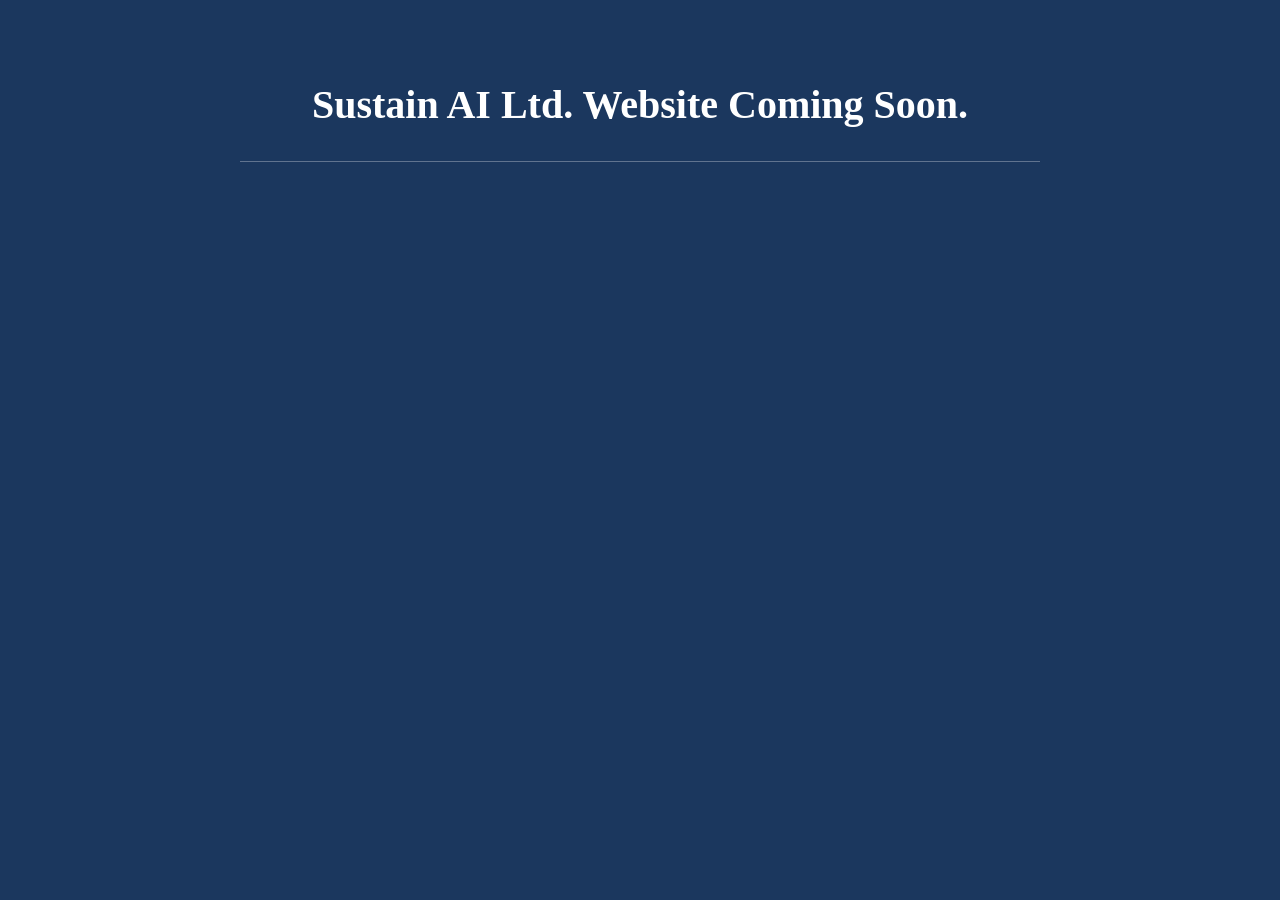
==== index.html @ 9ff6658d "Coming Soon placeholder" ====
<!DOCTYPE html>
<html lang="en">
<head>
    <meta charset="UTF-8">
    <meta name="viewport" content="width=device-width, initial-scale=1.0">
    <title>Sustain AI - Coming Soon</title>
</head>

<body style="background-color: #1b375e; color: white; margin: 0;">

<main>
    <section id="hero" style="padding: 3rem 1.5rem; text-align: center;">
        <div style="max-width: 800px; margin: 0 auto; border-bottom: 1px solid rgba(255,255,255,0.3);">
            <h1 style="font-size: 2.5rem; font-weight: bold;">
                Sustain AI Ltd. Website Coming Soon.
            </h1>
        </div>
    </section>
</main>

</body>
</html>
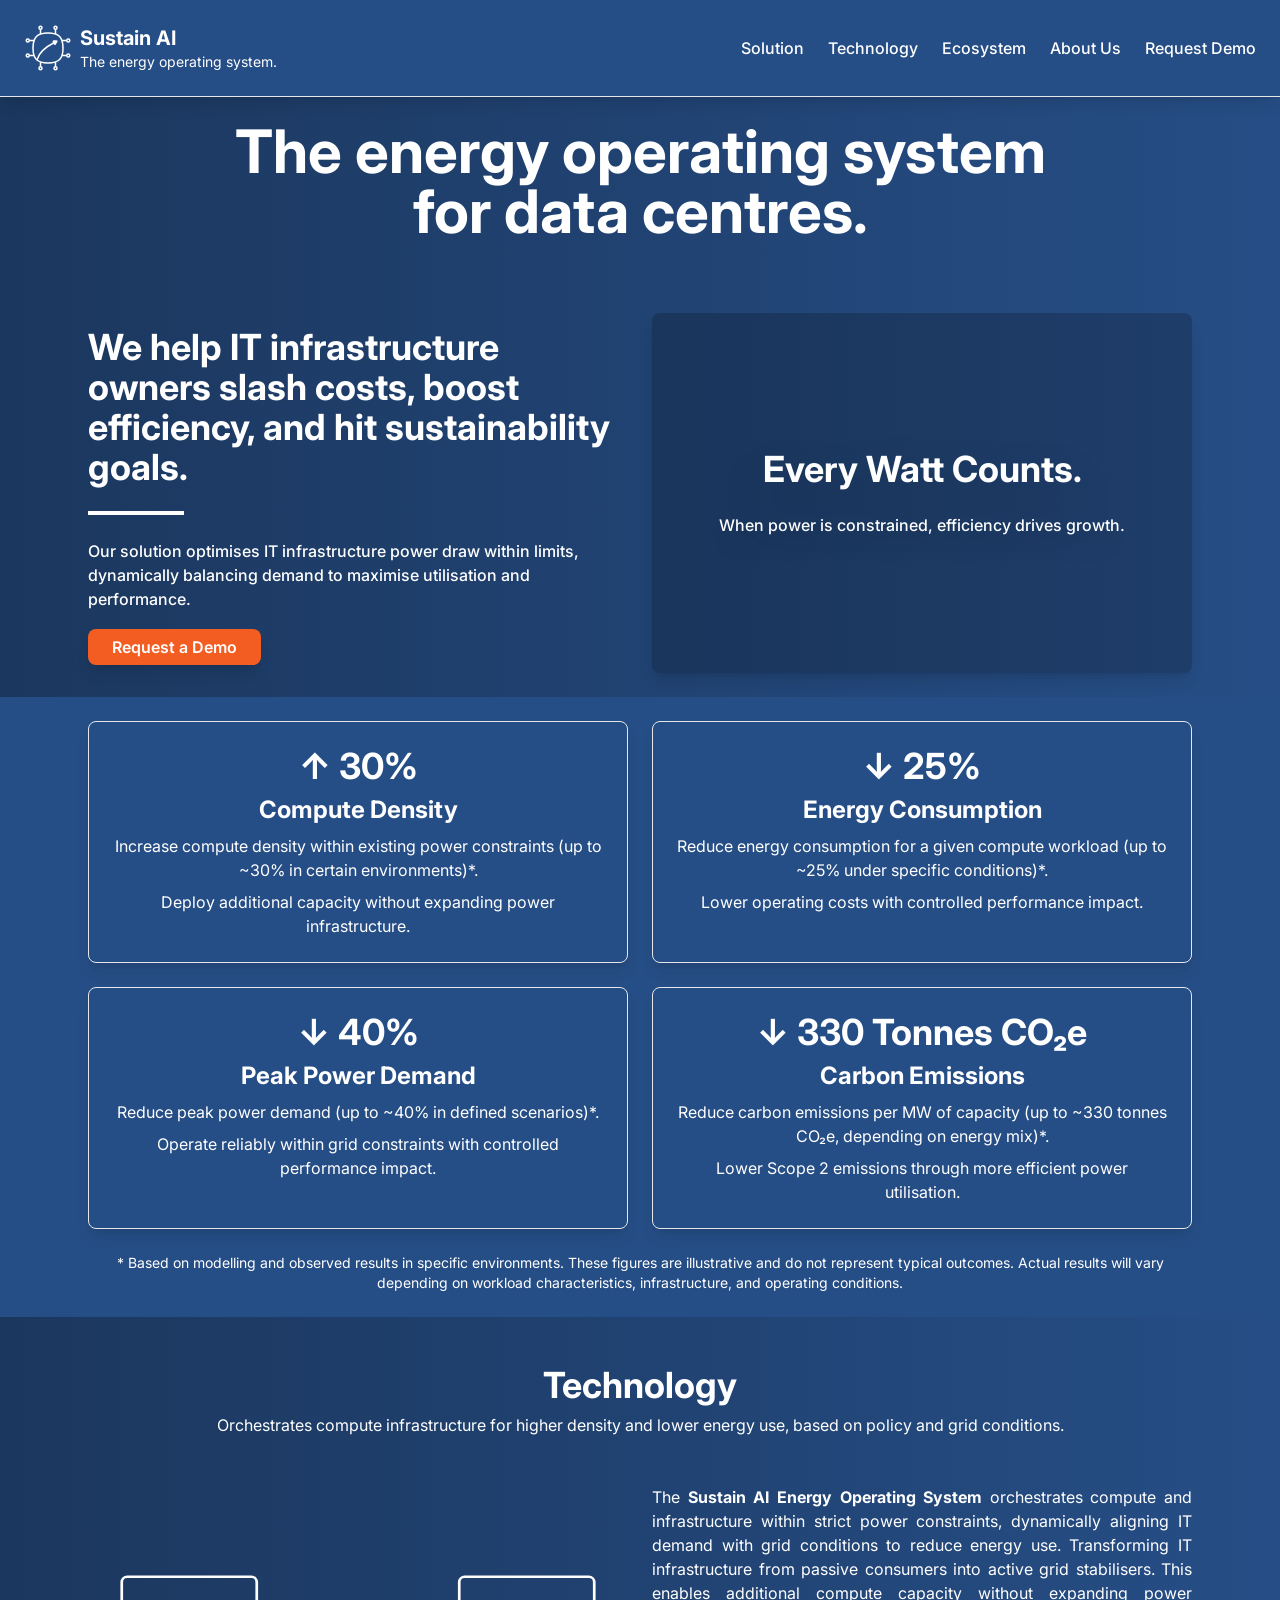
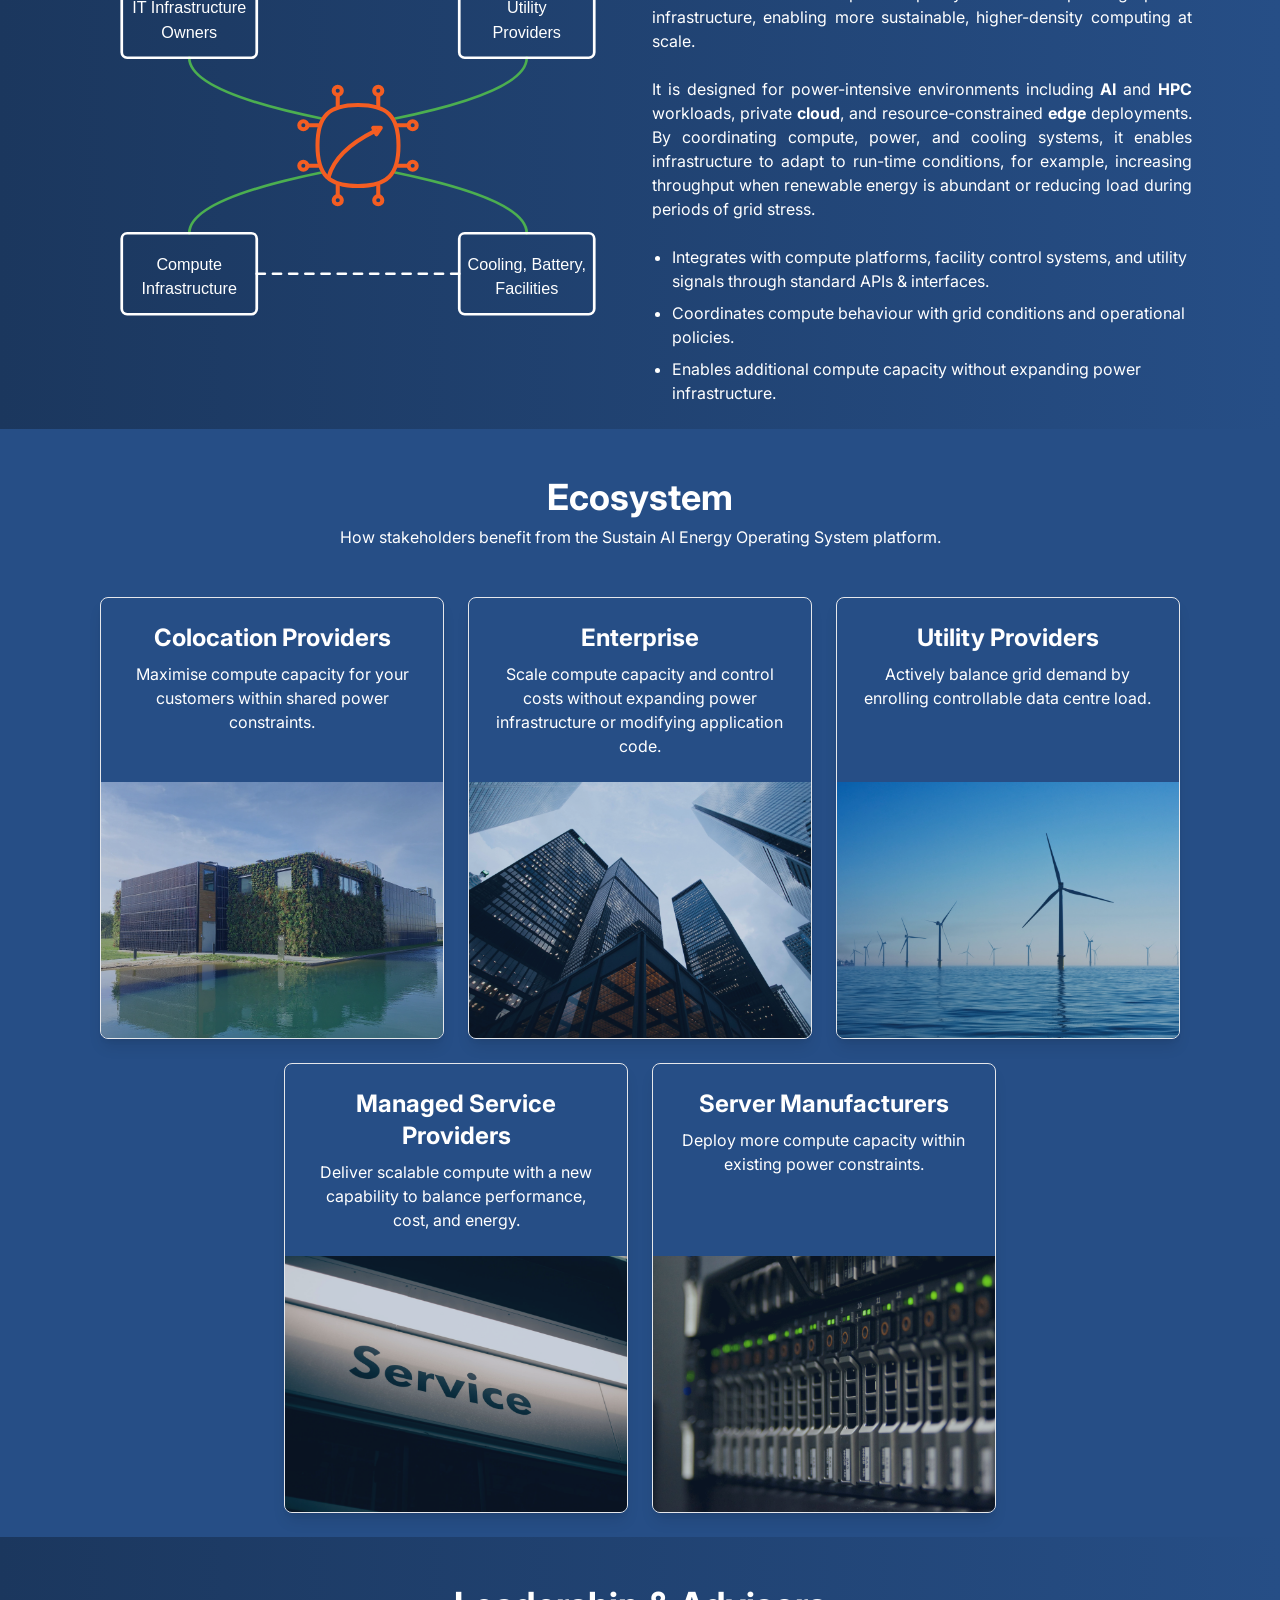
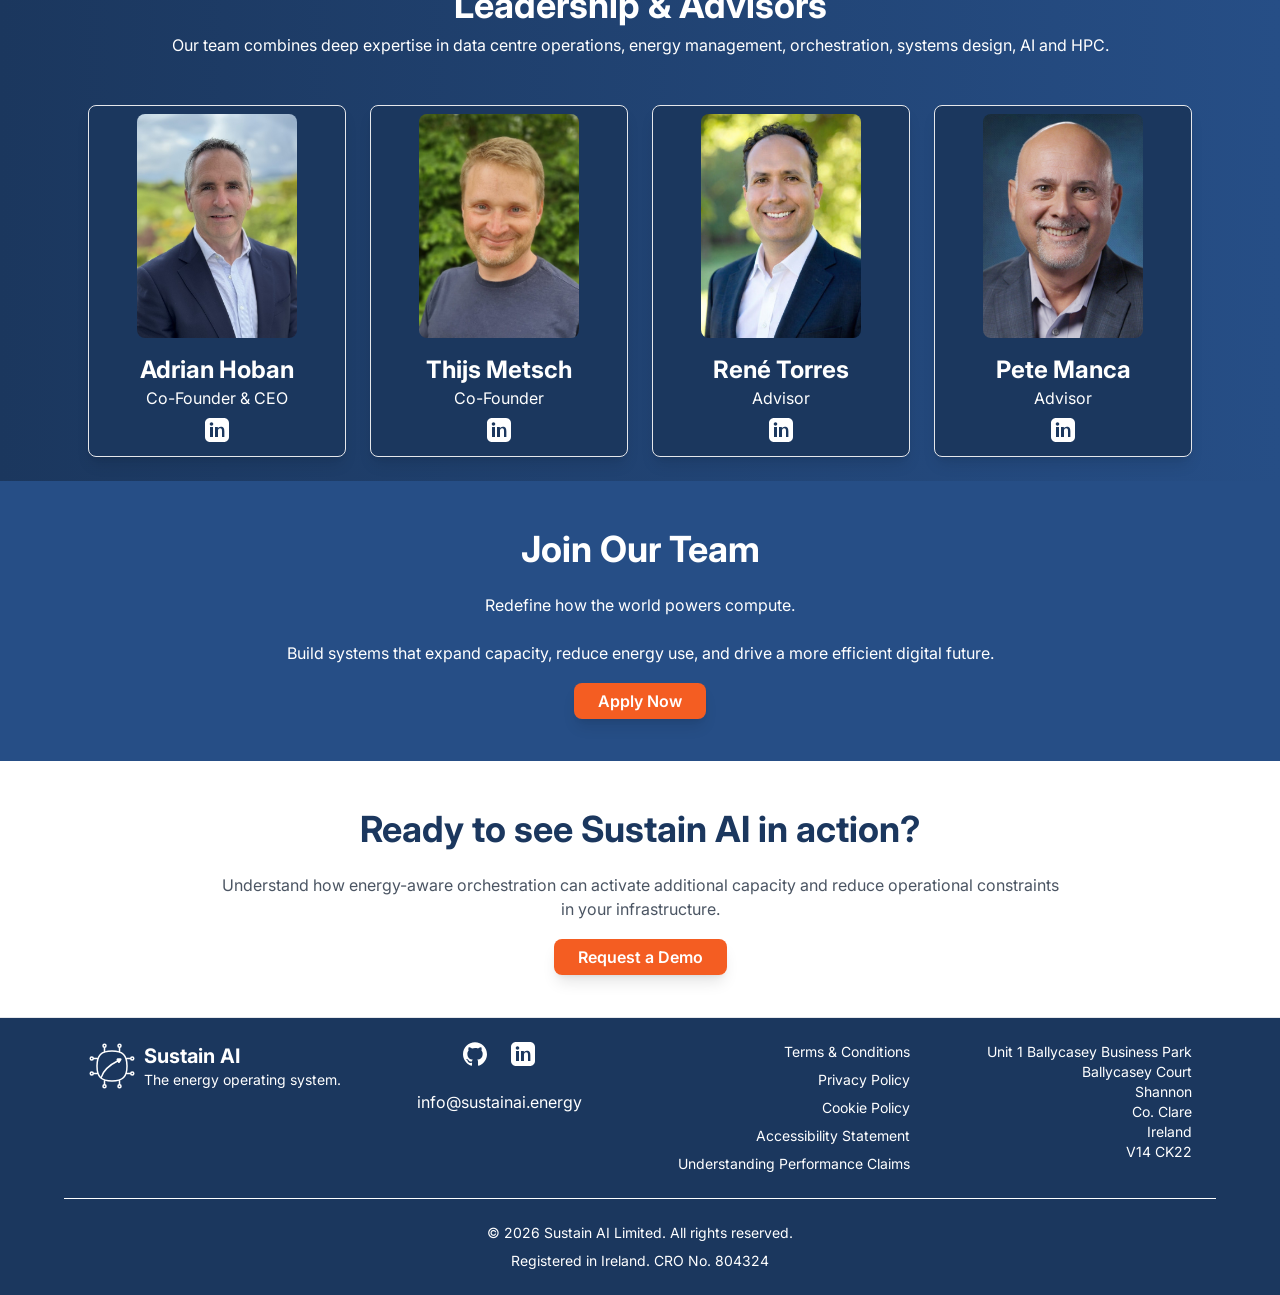
==== commit e3d5e7b8: "Initial release" ====
--- a/index.html
+++ b/index.html
@@ -2,21 +2,511 @@
 <html lang="en">
 <head>
     <meta charset="UTF-8">
+    <meta name="description"
+          content="Sustain AI is an energy operating system for data centres operating under power constraints. We help operators increase compute efficiency, reduce energy consumption, and unlock additional capacity without expanding infrastructure.">
+    <meta name="keywords"
+          content="data center energy optimisation, data center efficiency, data centre energy optimisation, data centre efficiency, AI for data centres, compute orchestration, energy management system, power constrained computing, data centre optimisation software, grid responsive computing, infrastructure efficiency, sustainable data centres">
+    <meta property="og:title"
+          content="Sustain AI - Energy Optimisation for Power-Constrained Data Centres">
+    <meta property="og:description"
+          content="An energy operating system for data centres. Sustain AI orchestrates compute within power constraints to increase efficiency, reduce energy use, and unlock capacity.">
+    <meta property="og:type" content="website">
+    <meta property="og:url" content="https://sustainai.energy">
+    <meta name="application-name" content="Sustain AI">
     <meta name="viewport" content="width=device-width, initial-scale=1.0">
-    <title>Sustain AI - Coming Soon</title>
+    <link rel="icon" href="img/logo/logo_orange.svg" type="image/svg+xml">
+    <link rel="preconnect" href="https://fonts.googleapis.com">
+    <link rel="preconnect" href="https://fonts.gstatic.com" crossorigin>
+    <link href="https://fonts.googleapis.com/css2?family=Inter:wght@400;600;700&display=swap" rel="stylesheet">
+    <title>Sustain AI | Energy Operating System for Data Centres</title>
+    <link href="output.css" rel="stylesheet">
 </head>
-
-<body style="background-color: #1b375e; color: white; margin: 0;">
-
+<body class="bg-white text-gray-600 font-sans flex flex-col min-h-screen">
+<header id="main-header"
+        class="sticky top-0 z-50 w-full flex flex-row justify-between items-center bg-secondary backdrop-blur-md shadow-lg px-6 py-6 border-b border-gray-200 transition-all duration-300">
+    <a href="index.html" class="flex items-start hover:opacity-75">
+        <div class="logo mr-2">
+            <img src="img/logo/logo_white.svg" alt="Sustain AI Logo" class="w-12 h-12">
+        </div>
+        <div class="flex flex-col text-white leading-none">
+            <span class="text-xl font-bold">Sustain AI</span>
+            <span class="text-sm">The energy operating system.</span>
+        </div>
+    </a>
+    <!-- Desktop menu - centered on desktop -->
+    <nav id="desktop-menu" class="hidden md:flex space-x-6 text-white font-medium">
+        <a href="#solution" class="hover:text-orange hover:underline">Solution</a>
+        <a href="#technology" class="hover:text-orange hover:underline">Technology</a>
+        <a href="#ecosystem" class="hover:text-orange hover:underline">Ecosystem</a>
+        <a href="#aboutus" class="hover:text-orange hover:underline">About Us</a>
+        <a href="#contact" class="hover:text-orange hover:underline">Request Demo</a>
+    </nav>
+    <!-- Mobile menu (hidden by default) -->
+    <div id="mobile-menu"
+         class="absolute top-full right-6 mt-2 w-48 bg-white shadow-lg rounded-lg hidden flex-col py-2">
+        <a href="#solution" class="block px-2 py-2 text-gray-600 border-b border-gray-200">Solution</a>
+        <a href="#technology" class="block px-2 py-2 text-gray-600 border-b border-gray-200">Technology</a>
+        <a href="#ecosystem" class="block px-2 py-2 text-gray-600 border-b border-gray-200">Ecosystem</a>
+        <a href="#aboutus" class="block px-2 py-2 text-gray-600 border-b border-gray-200">About Us</a>
+        <a href="#contact" class="block px-2 py-2 text-gray-600">Request Demo</a>
+    </div>
+    <!-- Mobile burger button -->
+    <div class="md:hidden ml-auto">
+        <button id="menu-btn" class="text-white focus:outline-none" aria-label="Toggle navigation menu">
+            <svg class="w-6 h-6" fill="none" stroke="currentColor" viewBox="0 0 24 24">
+                <path stroke-linecap="round" stroke-linejoin="round" stroke-width="2"
+                      d="M4 6h16M4 12h16M4 18h16"/>
+            </svg>
+        </button>
+    </div>
+</header>
 <main>
-    <section id="hero" style="padding: 3rem 1.5rem; text-align: center;">
-        <div style="max-width: 800px; margin: 0 auto; border-bottom: 1px solid rgba(255,255,255,0.3);">
-            <h1 style="font-size: 2.5rem; font-weight: bold;">
-                Sustain AI Ltd. Website Coming Soon.
+    <section id="solution" class="bg-gradient-to-r from-primary to-secondary py-6 scroll-mt-24">
+        <div class="max-w-4xl mx-auto px-6 text-center mb-6">
+            <h1 class="text-white text-4xl md:text-6xl font-bold mb-6">
+                The energy operating system for data centres.
             </h1>
         </div>
     </section>
+    <!-- Hero Section - Redesigned Split Layout -->
+    <section class="relative w-full bg-gradient-to-r from-primary to-secondary py-6 md:py-6">
+        <div class="max-w-6xl mx-auto px-6 flex flex-col md:flex-row items-center justify-between gap-6">
+            <!-- Left Side: Text Content -->
+            <div class="md:w-1/2 text-white">
+                <h2 class="text-white text-2xl md:text-4xl font-bold mb-6">
+                    We help IT infrastructure owners slash costs, boost efficiency, and hit sustainability goals.
+                </h2>
+                <div class="w-24 h-1 bg-white mx-auto md:mx-0 mb-6"></div>
+                <p class="text-white text-base font-medium mb-6">
+                    Our solution optimises IT infrastructure power draw within limits, dynamically balancing demand to
+                    maximise utilisation and performance.
+                </p>
+                <a href="#contact"
+                   class="bg-orange px-6 py-2 rounded-lg text-white font-semibold shadow-lg hover:bg-light hover:text-primary">
+                    Request a Demo
+                </a>
+            </div>
+            <!-- Right Side: Video -->
+            <div class="md:w-1/2 relative flex justify-center items-center">
+                <video src="img/solution/homepage_start_720p.mp4" autoplay loop muted playsinline
+                       class="w-full aspect-[3/2] object-cover rounded-lg shadow-lg"></video>
+                <div class="absolute inset-0 flex flex-col items-center justify-center p-6 text-center bg-black/20 rounded-lg">
+                    <h2 class="text-white text-2xl md:text-4xl font-bold mb-6 drop-shadow-2xl">
+                        Every Watt Counts.
+                    </h2>
+                    <p class="text-white text-base drop-shadow-xl font-medium">When power is constrained, efficiency
+                        drives growth.</p>
+                </div>
+            </div>
+        </div>
+    </section>
+    <!-- Solution / Value Section -->
+    <section class="py-6 bg-secondary scroll-mt-24">
+        <div class="max-w-6xl mx-auto grid md:grid-cols-2 gap-6 px-6">
+            <div class="rounded-lg shadow-lg bg-secondary border border-gray-200 overflow-hidden flex flex-col">
+                <div class="p-6 flex-1">
+                    <h2 class="text-4xl font-bold text-white text-center mb-2">
+                        ↑ 30%
+                    </h2>
+                    <h3 class="text-2xl font-bold text-white text-center">
+                        Compute Density
+                    </h3>
+                    <p class="mt-2 text-white text-center">
+                        Increase compute density within existing power constraints (up to ~30% in certain
+                        environments)*.
+                    </p>
+                    <p class="mt-2 text-white text-center">
+                        Deploy additional capacity without expanding power infrastructure.
+                    </p>
+                </div>
+            </div>
+            <div class="rounded-lg shadow-lg bg-secondary border border-gray-200 overflow-hidden flex flex-col">
+                <div class="p-6 flex-1">
+                    <h2 class="text-4xl font-bold text-white text-center mb-2">
+                        ↓ 25%
+                    </h2>
+                    <h3 class="text-2xl font-bold text-white text-center">
+                        Energy Consumption
+                    </h3>
+                    <p class="mt-2 text-white text-center">
+                        Reduce energy consumption for a given compute workload (up to ~25% under specific conditions)*.
+                    </p>
+                    <p class="mt-2 text-white text-center">
+                        Lower operating costs with controlled performance impact.
+                    </p>
+                </div>
+            </div>
+            <div class="rounded-lg shadow-lg bg-secondary border border-gray-200 overflow-hidden flex flex-col">
+                <div class="p-6 flex-1">
+                    <h2 class="text-4xl font-bold text-white text-center mb-2">
+                        ↓ 40%
+                    </h2>
+                    <h3 class="text-2xl font-bold text-white text-center">
+                        Peak Power Demand
+                    </h3>
+                    <p class="mt-2 text-white text-center">
+                        Reduce peak power demand (up to ~40% in defined scenarios)*.
+                    </p>
+                    <p class="mt-2 text-white text-center">
+                        Operate reliably within grid constraints with controlled performance impact.
+                    </p>
+                </div>
+            </div>
+            <div class="rounded-lg shadow-lg bg-secondary border border-gray-200 overflow-hidden flex flex-col">
+                <div class="p-6 flex-1">
+                    <h2 class="text-4xl font-bold text-white text-center mb-2">
+                        ↓ 330 Tonnes CO₂e
+                    </h2>
+                    <h3 class="text-2xl font-bold text-white text-center">
+                        Carbon Emissions
+                    </h3>
+                    <p class="mt-2 text-white text-center">
+                        Reduce carbon emissions per MW of capacity (up to ~330 tonnes CO₂e, depending on energy mix)*.
+                    </p>
+                    <p class="mt-2 text-white text-center">
+                        Lower Scope 2 emissions through more efficient power utilisation.
+                    </p>
+                </div>
+            </div>
+        </div>
+        <p class="max-w-6xl mx-auto text-center text-sm text-white px-6 mt-6 bg-secondary">
+            * Based on modelling and observed results in specific environments. These figures are illustrative and do
+            not represent typical outcomes. Actual results will vary depending on workload characteristics,
+            infrastructure, and operating conditions.
+        </p>
+    </section>
+    <!-- Technology Section -->
+    <section id="technology" class="bg-gradient-to-r from-primary to-secondary py-6 scroll-mt-24">
+        <div class="max-w-6xl mx-auto text-center mb-6 px-6 py-6">
+            <h2 class="text-2xl text-white md:text-4xl font-bold">
+                Technology
+            </h2>
+            <p class="mt-2 text-white">
+                Orchestrates compute infrastructure for higher density and lower energy use, based on policy and grid
+                conditions.
+            </p>
+        </div>
+        <div class="max-w-6xl mx-auto px-6 flex flex-col md:flex-row items-center justify-between gap-6">
+            <!-- Left Side: Image -->
+            <div class="md:w-1/2 flex justify-center items-center relative">
+                <img src="img/technology/energy_operating_system_graph.svg"
+                     alt="Sustain AI Energy Operating System Graphic" class="w-full h-auto"
+                     loading="lazy">
+            </div>
+            <!-- Right Side: Text Content -->
+            <div class="md:w-1/2 text-white">
+                <p class="text-white mb-6 text-justify">
+                    The <strong>Sustain AI Energy Operating System</strong> orchestrates compute and infrastructure
+                    within strict power constraints, dynamically aligning IT demand with grid conditions to reduce
+                    energy use. Transforming IT infrastructure from passive consumers into active grid stabilisers. This
+                    enables additional compute capacity without expanding power infrastructure, enabling more
+                    sustainable, higher-density computing at scale. </p>
+                <p class="text-white mb-6 text-justify">
+                    It is designed for power-intensive environments including <strong>AI</strong> and
+                    <strong>HPC</strong> workloads, private <strong>cloud</strong>, and resource-constrained
+                    <strong>edge</strong> deployments. By coordinating compute, power, and cooling systems, it enables
+                    infrastructure to adapt to run-time conditions, for example, increasing throughput when renewable
+                    energy is abundant or reducing load during periods of grid stress.
+                </p>
+                <ul class="list-disc list-outside text-white text-left space-y-2 text-base pl-5">
+                    <li>
+                        Integrates with compute platforms, facility control systems, and utility signals through
+                        standard APIs & interfaces.
+                    </li>
+                    <li>
+                        Coordinates compute behaviour with grid conditions and operational policies.
+                    </li>
+                    <li>
+                        Enables additional compute capacity without expanding power infrastructure.
+                    </li>
+                </ul>
+            </div>
+        </div>
+    </section>
+    <section id="ecosystem" class="py-6 bg-secondary scroll-mt-24">
+        <div class="max-w-6xl mx-auto text-center mb-6 px-6 py-6">
+            <h2 class="text-2xl text-white md:text-4xl font-bold">
+                Ecosystem
+            </h2>
+            <p class="mt-2 text-white">
+                How stakeholders benefit from the Sustain AI Energy Operating System platform.
+            </p>
+        </div>
+        <div class="max-w-6xl mx-auto flex flex-wrap justify-center gap-6 px-6">
+            <div class="rounded-lg shadow-lg bg-secondary border border-gray-200 overflow-hidden flex flex-col w-full md:w-[calc(50%-1rem)] lg:w-[calc(33.333%-1.5rem)]">
+                <div class="p-6 flex-1">
+                    <h3 class="text-2xl font-bold text-white text-center">
+                        Colocation Providers
+                    </h3>
+                    <p class="mt-2 text-white text-center">
+                        Maximise compute capacity for your customers within shared power constraints.
+                    </p>
+                </div>
+                <img src="img/ecosystem/green_data_center.jpg" alt="green data center"
+                     class="w-full h-64 object-cover opacity-75" loading="lazy">
+            </div>
+            <div class="rounded-lg shadow-lg bg-secondary border border-gray-200 overflow-hidden flex flex-col w-full md:w-[calc(50%-1rem)] lg:w-[calc(33.333%-1.5rem)]">
+                <div class="p-6 flex-1">
+                    <h3 class="text-2xl font-bold text-white text-center">
+                        Enterprise
+                    </h3>
+                    <p class="mt-2 text-white text-center">
+                        Scale compute capacity and control costs without expanding power infrastructure or modifying
+                        application code.
+                    </p>
+                </div>
+                <img src="img/ecosystem/enterprise.jpg" alt="Enterprise"
+                     class="w-full h-64 object-cover opacity-75" loading="lazy">
+            </div>
+            <div class="rounded-lg shadow-lg bg-secondary border border-gray-200 overflow-hidden flex flex-col w-full md:w-[calc(50%-1rem)] lg:w-[calc(33.333%-1.5rem)]">
+                <div class="p-6 flex-1">
+                    <h3 class="text-2xl text-white font-bold text-center">
+                        Utility Providers
+                    </h3>
+                    <p class="mt-2 text-white text-center">
+                        Actively balance grid demand by enrolling controllable data centre load.
+                    </p>
+                </div>
+                <img src="img/ecosystem/utility_provider.jpg" alt="Utility Provider"
+                     class="w-full h-64 object-cover opacity-75" loading="lazy">
+            </div>
+            <div class="rounded-lg shadow-lg bg-secondary border border-gray-200 overflow-hidden flex flex-col w-full md:w-[calc(50%-1rem)] lg:w-[calc(33.333%-1.5rem)]">
+                <div class="p-6 flex-1">
+                    <h3 class="text-2xl font-bold text-white text-center">
+                        Managed Service Providers
+                    </h3>
+                    <p class="mt-2 text-white text-center">
+                        Deliver scalable compute with a new capability to balance performance, cost, and energy.
+                    </p>
+                </div>
+                <img src="img/ecosystem/services.jpg" alt="Service Provider"
+                     class="w-full h-64 object-cover opacity-75" loading="lazy">
+            </div>
+            <div class="rounded-lg shadow-lg bg-secondary border border-gray-200 overflow-hidden flex flex-col w-full md:w-[calc(50%-1rem)] lg:w-[calc(33.333%-1.5rem)]">
+                <div class="p-6 flex-1">
+                    <h3 class="text-2xl font-bold text-white text-center">
+                        Server Manufacturers
+                    </h3>
+                    <p class="mt-2 text-white text-center">
+                        Deploy more compute capacity within existing power constraints.
+                    </p>
+                </div>
+                <img src="img/ecosystem/server.jpg" alt="Server image"
+                     class="w-full h-64 object-cover opacity-75" loading="lazy">
+            </div>
+        </div>
+    </section>
+    <!-- About Us Section -->
+    <section id="aboutus" class="bg-gradient-to-r from-primary to-secondary py-6 scroll-mt-24">
+        <div class="max-w-6xl mx-auto text-center mb-6 px-6 py-6">
+            <h2 class="text-2xl text-white md:text-4xl font-bold">
+                Leadership & Advisors
+            </h2>
+            <p class="mt-2 text-white">
+                Our team combines deep expertise in data centre operations, energy management, orchestration, systems
+                design, AI and HPC.
+            </p>
+        </div>
+        <div class="max-w-6xl mx-auto flex flex-wrap justify-center gap-6 px-6">
+            <div class="rounded-lg shadow-lg bg-primary border border-gray-200 overflow-hidden flex flex-col w-full md:w-[calc(25%-1.125rem)]">
+                <div class="p-2 flex items-center justify-center min-h-[240px]">
+                    <img src="img/team/adrian.jpg" alt="Adrian Hoban"
+                         class="w-40 h-56 object-cover rounded-lg bg-gray-200" loading="lazy">
+                </div>
+                <div class="p-2 text-center flex-1">
+                    <h3 class="text-2xl text-white font-bold">
+                        Adrian Hoban
+                    </h3>
+                    <p class="text-white mb-2">
+                        Co-Founder & CEO
+                    </p>
+                    <a href="https://linkedin.com/in/adrian-hoban" target="_blank"
+                       class="inline-block text-white hover:text-orange">
+                        <svg class="w-6 h-6 mx-auto" fill="currentColor" viewBox="0 0 24 24">
+                            <path d="M19 0h-14c-2.761 0-5 2.239-5 5v14c0 2.762 2.239 5 5 5h14c2.762 0 5-2.238 5-5v-14c0-2.761-2.238-5-5-5zm-11 19h-3v-10h3v10zm-1.5-11.268c-.966 0-1.75-.784-1.75-1.75s.784-1.75 1.75-1.75 1.75.784 1.75 1.75-.784 1.75-1.75 1.75zm13.5 11.268h-3v-5.604c0-1.337-.026-3.065-1.867-3.065-1.867 0-2.154 1.459-2.154 2.968v5.701h-3v-10h2.884v1.367h.041c.402-.764 1.386-1.567 2.852-1.567 3.049 0 3.612 2.006 3.612 4.612v5.588z"/>
+                        </svg>
+                    </a>
+                </div>
+            </div>
+            <div class="rounded-lg shadow-lg bg-primary border border-gray-200 overflow-hidden flex flex-col w-full md:w-[calc(25%-1.125rem)]">
+                <div class="p-2 flex items-center justify-center min-h-[240px]">
+                    <img src="img/team/thijs.jpg" alt="Thijs Metsch"
+                         class="w-40 h-56 object-cover rounded-lg bg-gray-200" loading="lazy">
+                </div>
+                <div class="p-2 text-center flex-1">
+                    <h3 class="text-2xl text-white font-bold">
+                        Thijs Metsch
+                    </h3>
+                    <p class="text-white mb-2">
+                        Co-Founder
+                    </p>
+                    <a href="https://linkedin.com/in/thijsmetsch" target="_blank"
+                       class="inline-block text-white hover:text-orange">
+                        <svg class="w-6 h-6 mx-auto" fill="currentColor" viewBox="0 0 24 24">
+                            <path d="M19 0h-14c-2.761 0-5 2.239-5 5v14c0 2.762 2.239 5 5 5h14c2.762 0 5-2.238 5-5v-14c0-2.761-2.238-5-5-5zm-11 19h-3v-10h3v10zm-1.5-11.268c-.966 0-1.75-.784-1.75-1.75s.784-1.75 1.75-1.75 1.75.784 1.75 1.75-.784 1.75-1.75 1.75zm13.5 11.268h-3v-5.604c0-1.337-.026-3.065-1.867-3.065-1.867 0-2.154 1.459-2.154 2.968v5.701h-3v-10h2.884v1.367h.041c.402-.764 1.386-1.567 2.852-1.567 3.049 0 3.612 2.006 3.612 4.612v5.588z"/>
+                        </svg>
+                    </a>
+                </div>
+            </div>
+            <div class="rounded-lg shadow-lg bg-primary border border-gray-200 overflow-hidden flex flex-col w-full md:w-[calc(25%-1.125rem)]">
+                <div class="p-2 flex items-center justify-center min-h-[240px]">
+                    <img src="img/team/rene.jpg" alt="René Torres"
+                         class="w-40 h-56 object-cover rounded-lg bg-gray-200" loading="lazy">
+                </div>
+                <div class="p-2 text-center flex-1">
+                    <h3 class="text-2xl text-white font-bold">
+                        René Torres
+                    </h3>
+                    <p class="text-white mb-2">
+                        Advisor
+                    </p>
+                    <a href="https://www.linkedin.com/in/ren%C3%A9-torres-mba" target="_blank"
+                       class="inline-block text-white hover:text-orange">
+                        <svg class="w-6 h-6 mx-auto" fill="currentColor" viewBox="0 0 24 24">
+                            <path d="M19 0h-14c-2.761 0-5 2.239-5 5v14c0 2.762 2.239 5 5 5h14c2.762 0 5-2.238 5-5v-14c0-2.761-2.238-5-5-5zm-11 19h-3v-10h3v10zm-1.5-11.268c-.966 0-1.75-.784-1.75-1.75s.784-1.75 1.75-1.75 1.75.784 1.75 1.75-.784 1.75-1.75 1.75zm13.5 11.268h-3v-5.604c0-1.337-.026-3.065-1.867-3.065-1.867 0-2.154 1.459-2.154 2.968v5.701h-3v-10h2.884v1.367h.041c.402-.764 1.386-1.567 2.852-1.567 3.049 0 3.612 2.006 3.612 4.612v5.588z"/>
+                        </svg>
+                    </a>
+                </div>
+            </div>
+            <div class="rounded-lg shadow-lg bg-primary border border-gray-200 overflow-hidden flex flex-col w-full md:w-[calc(25%-1.125rem)]">
+                <div class="p-2 flex items-center justify-center min-h-[240px]">
+                    <img src="img/team/pete.jpg" alt="Pete Manca"
+                         class="w-40 h-56 object-cover rounded-lg bg-gray-200" loading="lazy">
+                </div>
+                <div class="p-2 text-center flex-1">
+                    <h3 class="text-2xl text-white font-bold">
+                        Pete Manca
+                    </h3>
+                    <p class="text-white mb-2">
+                        Advisor
+                    </p>
+                    <a href="https://www.linkedin.com/in/petemanca" target="_blank"
+                       class="inline-block text-white hover:text-orange">
+                        <svg class="w-6 h-6 mx-auto" fill="currentColor" viewBox="0 0 24 24">
+                            <path d="M19 0h-14c-2.761 0-5 2.239-5 5v14c0 2.762 2.239 5 5 5h14c2.762 0 5-2.238 5-5v-14c0-2.761-2.238-5-5-5zm-11 19h-3v-10h3v10zm-1.5-11.268c-.966 0-1.75-.784-1.75-1.75s.784-1.75 1.75-1.75 1.75.784 1.75 1.75-.784 1.75-1.75 1.75zm13.5 11.268h-3v-5.604c0-1.337-.026-3.065-1.867-3.065-1.867 0-2.154 1.459-2.154 2.968v5.701h-3v-10h2.884v1.367h.041c.402-.764 1.386-1.567 2.852-1.567 3.049 0 3.612 2.006 3.612 4.612v5.588z"/>
+                        </svg>
+                    </a>
+                </div>
+            </div>
+        </div>
+    </section>
+    <!-- Join Our Team Section -->
+    <section id="join_us" class="py-6 bg-secondary scroll-mt-24">
+        <div class="max-w-4xl mx-auto text-center px-6 py-6">
+            <h2 class="text-2xl md:text-4xl font-bold text-white mb-6">
+                Join Our Team
+            </h2>
+            <p class="text-white mb-6 text-base">
+                Redefine how the world powers compute.
+            </p>
+            <p class="text-white mb-6 text-base">
+                Build systems that expand capacity, reduce energy use, and drive a more efficient digital future.
+            </p>
+            <a href="mailto:info@sustainai.energy?subject=Careers%20at%20Sustain%20AI"
+               class="bg-orange px-6 py-2 rounded-lg text-white font-semibold shadow-lg hover:bg-light hover:text-primary">
+                Apply Now
+            </a>
+        </div>
+    </section>
+    <!-- Request Demo Section -->
+    <section id="contact" class="py-6 bg-white scroll-mt-24">
+        <div class="max-w-4xl mx-auto text-center px-6 py-6">
+            <h2 class="text-2xl md:text-4xl font-bold text-primary mb-6">
+                Ready to see Sustain AI in action?
+            </h2>
+            <p class="text-base text-gray-600 mb-6">
+                Understand how energy-aware orchestration can activate additional capacity and reduce operational constraints in your infrastructure.
+            </p>
+            <a href="mailto:info@sustainai.energy?subject=Request%20a%20Demo%20-%20Sustain%20AI&body=Hi%20Sustain%20AI%2C%0A%0AI%20would%20like%20to%20request%20a%20demo.%0A%0ATo%20help%20us%20understand%20your%20needs%2C%20please%20fill%20in%20the%20following%3A%0A%0A1.%20Company%20name%3A%0A2.%20Industry%3A%0A3.%20Current%20data%20centre%20setup%20(colocation%2Fenterprise%2Fhybrid)%3A%0A4.%20Main%20challenge%20(power%20constraints%2C%20cost%2C%20efficiency%2C%20other)%3A%0A5.%20Approximate%20scale%20(MW%20or%20number%20of%20racks)%3A%0A6.%20Timeline%20for%20evaluation%3A%0A%0AThanks"
+               class="bg-orange px-6 py-2 rounded-lg text-white font-semibold shadow-lg hover:bg-light hover:text-primary">
+                Request a Demo
+            </a>
+        </div>
+    </section>
 </main>
-
+<!-- Footer -->
+<footer id="footer-section" class="relative bg-primary border-t border-gray-200 scroll-mt-24">
+    <div class="max-w-6xl mx-auto px-6 py-6 grid md:grid-cols-4 gap-6 items-start">
+        <!-- Left: Logo + Company Name -->
+        <a href="index.html"
+           class="flex items-center justify-center mb-6 md:mb-0 md:items-start md:justify-start hover:opacity-75">
+            <div class="logo mr-2">
+                <img src="img/logo/logo_white.svg" alt="Sustain AI Logo" class="w-12 h-12">
+            </div>
+            <div class="flex flex-col text-white leading-none">
+                <span class="text-xl font-bold">Sustain AI</span>
+                <span class="text-sm">The energy operating system.</span>
+            </div>
+        </a>
+        <!-- Center: Social icons + Email -->
+        <div class="flex flex-col items-center space-y-6 mt-6 md:mt-0">
+            <div class="flex space-x-6">
+                <!-- GitHub Icon -->
+                <a href="https://github.com/sustainai-energy" target="_blank"
+                   class="text-white hover:text-orange">
+                    <svg class="w-6 h-6" fill="currentColor" viewBox="0 0 24 24">
+                        <path d="M12 0.297C5.373 0.297 0 5.67 0 12.297c0 5.303 3.438 9.8 8.205 11.387.6.11.82-.26.82-.577v-2.234c-3.338.724-4.033-1.416-4.033-1.416-.546-1.387-1.333-1.756-1.333-1.756-1.089-.745.083-.729.083-.729 1.205.085 1.838 1.237 1.838 1.237 1.07 1.834 2.809 1.304 3.495.997.108-.775.418-1.304.762-1.604-2.665-.3-5.466-1.332-5.466-5.931 0-1.31.468-2.382 1.235-3.222-.123-.303-.536-1.523.117-3.176 0 0 1.008-.322 3.3 1.23a11.52 11.52 0 013.003-.403c1.018.005 2.043.137 3.003.403 2.29-1.552 3.296-1.23 3.296-1.23.655 1.653.242 2.873.119 3.176.77.84 1.234 1.912 1.234 3.222 0 4.609-2.803 5.625-5.475 5.921.429.369.812 1.096.812 2.21v3.276c0 .319.218.694.825.576C20.565 22.092 24 17.593 24 12.297 24 5.67 18.627.297 12 .297z"/>
+                    </svg>
+                </a>
+                <!-- LinkedIn Icon -->
+                <a href="https://linkedin.com" target="_blank" class="text-white hover:text-orange">
+                    <svg class="w-6 h-6" fill="currentColor" viewBox="0 0 24 24">
+                        <path d="M19 0h-14c-2.761 0-5 2.239-5 5v14c0 2.762 2.239 5 5 5h14c2.762 0 5-2.238 5-5v-14c0-2.761-2.238-5-5-5zm-11 19h-3v-10h3v10zm-1.5-11.268c-.966 0-1.75-.784-1.75-1.75s.784-1.75 1.75-1.75 1.75.784 1.75 1.75-.784 1.75-1.75 1.75zm13.5 11.268h-3v-5.604c0-1.337-.026-3.065-1.867-3.065-1.867 0-2.154 1.459-2.154 2.968v5.701h-3v-10h2.884v1.367h.041c.402-.764 1.386-1.567 2.852-1.567 3.049 0 3.612 2.006 3.612 4.612v5.588z"/>
+                    </svg>
+                </a>
+            </div>
+            <a href="mailto:info@sustainai.energy" class="text-white hover:text-orange">info@sustainai.energy</a>
+        </div>
+        <!-- Legal Links -->
+        <div class="flex flex-col items-center md:items-end space-y-2 mt-6 md:mt-0 text-center text-white md:text-right">
+            <a href="legal.html#terms" class="hover:text-orange text-sm">Terms & Conditions</a>
+            <a href="legal.html#privacy" class="hover:text-orange text-sm">Privacy Policy</a>
+            <a href="legal.html#cookies" class="hover:text-orange text-sm scroll-mt-24">Cookie Policy</a>
+            <a href="legal.html#accessibility" class="hover:text-orange text-sm">Accessibility Statement</a>
+            <a href="legal.html#claims" class="hover:text-orange text-sm">Understanding Performance Claims</a>
+        </div>
+        <!-- Right: Address -->
+        <div class="text-center text-sm md:text-right text-white space-y-2 mt-6 md:mt-0">
+            <p>Unit 1 Ballycasey Business Park<br>Ballycasey Court<br>Shannon<br>Co. Clare<br>Ireland<br>V14 CK22
+            </p>
+        </div>
+    </div>
+    <div class="max-w-6xl mx-auto px-6 py-6 border-t border-white text-center text-sm text-white">
+        <p>© 2026 Sustain AI Limited. All rights reserved.</p>
+        <p class="mt-2">Registered in Ireland. CRO No. 804324</p>
+    </div>
+</footer>
+<script>
+    document.addEventListener('DOMContentLoaded', () => {
+        const btn = document.getElementById('menu-btn');
+        const menu = document.getElementById('mobile-menu');
+        const header = document.getElementById('main-header');
+        btn.addEventListener('click', () => {
+            menu.classList.toggle('hidden');
+        });
+        menu.querySelectorAll('a').forEach(link => {
+            link.addEventListener('click', () => {
+                menu.classList.add('hidden');
+            });
+        });
+        let lastScrollY = window.scrollY;
+        window.addEventListener('scroll', () => {
+            const currentScrollY = window.scrollY;
+            if (currentScrollY > 50) {
+                header.classList.replace('py-6', 'py-2');
+                header.classList.replace('bg-secondary', 'bg-secondary/90');
+            } else {
+                header.classList.replace('py-2', 'py-6');
+                header.classList.replace('bg-secondary/90', 'bg-secondary');
+            }
+            if (currentScrollY > lastScrollY && currentScrollY > 200) {
+                header.classList.add('-translate-y-full');
+            } else {
+                header.classList.remove('-translate-y-full');
+            }
+            lastScrollY = currentScrollY;
+        });
+    });
+</script>
 </body>
-</html>+</html>
--- a/output.css
+++ b/output.css
@@ -0,0 +1 @@
+*,:after,:before{--tw-border-spacing-x:0;--tw-border-spacing-y:0;--tw-translate-x:0;--tw-translate-y:0;--tw-rotate:0;--tw-skew-x:0;--tw-skew-y:0;--tw-scale-x:1;--tw-scale-y:1;--tw-pan-x: ;--tw-pan-y: ;--tw-pinch-zoom: ;--tw-scroll-snap-strictness:proximity;--tw-gradient-from-position: ;--tw-gradient-via-position: ;--tw-gradient-to-position: ;--tw-ordinal: ;--tw-slashed-zero: ;--tw-numeric-figure: ;--tw-numeric-spacing: ;--tw-numeric-fraction: ;--tw-ring-inset: ;--tw-ring-offset-width:0px;--tw-ring-offset-color:#fff;--tw-ring-color:rgba(59,130,246,.5);--tw-ring-offset-shadow:0 0 #0000;--tw-ring-shadow:0 0 #0000;--tw-shadow:0 0 #0000;--tw-shadow-colored:0 0 #0000;--tw-blur: ;--tw-brightness: ;--tw-contrast: ;--tw-grayscale: ;--tw-hue-rotate: ;--tw-invert: ;--tw-saturate: ;--tw-sepia: ;--tw-drop-shadow: ;--tw-backdrop-blur: ;--tw-backdrop-brightness: ;--tw-backdrop-contrast: ;--tw-backdrop-grayscale: ;--tw-backdrop-hue-rotate: ;--tw-backdrop-invert: ;--tw-backdrop-opacity: ;--tw-backdrop-saturate: ;--tw-backdrop-sepia: ;--tw-contain-size: ;--tw-contain-layout: ;--tw-contain-paint: ;--tw-contain-style: }::backdrop{--tw-border-spacing-x:0;--tw-border-spacing-y:0;--tw-translate-x:0;--tw-translate-y:0;--tw-rotate:0;--tw-skew-x:0;--tw-skew-y:0;--tw-scale-x:1;--tw-scale-y:1;--tw-pan-x: ;--tw-pan-y: ;--tw-pinch-zoom: ;--tw-scroll-snap-strictness:proximity;--tw-gradient-from-position: ;--tw-gradient-via-position: ;--tw-gradient-to-position: ;--tw-ordinal: ;--tw-slashed-zero: ;--tw-numeric-figure: ;--tw-numeric-spacing: ;--tw-numeric-fraction: ;--tw-ring-inset: ;--tw-ring-offset-width:0px;--tw-ring-offset-color:#fff;--tw-ring-color:rgba(59,130,246,.5);--tw-ring-offset-shadow:0 0 #0000;--tw-ring-shadow:0 0 #0000;--tw-shadow:0 0 #0000;--tw-shadow-colored:0 0 #0000;--tw-blur: ;--tw-brightness: ;--tw-contrast: ;--tw-grayscale: ;--tw-hue-rotate: ;--tw-invert: ;--tw-saturate: ;--tw-sepia: ;--tw-drop-shadow: ;--tw-backdrop-blur: ;--tw-backdrop-brightness: ;--tw-backdrop-contrast: ;--tw-backdrop-grayscale: ;--tw-backdrop-hue-rotate: ;--tw-backdrop-invert: ;--tw-backdrop-opacity: ;--tw-backdrop-saturate: ;--tw-backdrop-sepia: ;--tw-contain-size: ;--tw-contain-layout: ;--tw-contain-paint: ;--tw-contain-style: }/*! tailwindcss v3.4.19 | MIT License | https://tailwindcss.com*/*,:after,:before{box-sizing:border-box;border:0 solid #e5e7eb}:after,:before{--tw-content:""}:host,html{line-height:1.5;-webkit-text-size-adjust:100%;-moz-tab-size:4;-o-tab-size:4;tab-size:4;font-family:Inter,ui-sans-serif,system-ui,sans-serif;font-feature-settings:normal;font-variation-settings:normal;-webkit-tap-highlight-color:transparent}body{margin:0;line-height:inherit}hr{height:0;color:inherit;border-top-width:1px}abbr:where([title]){-webkit-text-decoration:underline dotted;text-decoration:underline dotted}h1,h2,h3,h4,h5,h6{font-size:inherit;font-weight:inherit}a{color:inherit;text-decoration:inherit}b,strong{font-weight:bolder}code,kbd,pre,samp{font-family:ui-monospace,SFMono-Regular,Menlo,Monaco,Consolas,Liberation Mono,Courier New,monospace;font-feature-settings:normal;font-variation-settings:normal;font-size:1em}small{font-size:80%}sub,sup{font-size:75%;line-height:0;position:relative;vertical-align:baseline}sub{bottom:-.25em}sup{top:-.5em}table{text-indent:0;border-color:inherit;border-collapse:collapse}button,input,optgroup,select,textarea{font-family:inherit;font-feature-settings:inherit;font-variation-settings:inherit;font-size:100%;font-weight:inherit;line-height:inherit;letter-spacing:inherit;color:inherit;margin:0;padding:0}button,select{text-transform:none}button,input:where([type=button]),input:where([type=reset]),input:where([type=submit]){-webkit-appearance:button;background-color:transparent;background-image:none}:-moz-focusring{outline:auto}:-moz-ui-invalid{box-shadow:none}progress{vertical-align:baseline}::-webkit-inner-spin-button,::-webkit-outer-spin-button{height:auto}[type=search]{-webkit-appearance:textfield;outline-offset:-2px}::-webkit-search-decoration{-webkit-appearance:none}::-webkit-file-upload-button{-webkit-appearance:button;font:inherit}summary{display:list-item}blockquote,dd,dl,figure,h1,h2,h3,h4,h5,h6,hr,p,pre{margin:0}fieldset{margin:0}fieldset,legend{padding:0}menu,ol,ul{list-style:none;margin:0;padding:0}dialog{padding:0}textarea{resize:vertical}input::-moz-placeholder,textarea::-moz-placeholder{opacity:1;color:#9ca3af}input::placeholder,textarea::placeholder{opacity:1;color:#9ca3af}[role=button],button{cursor:pointer}:disabled{cursor:default}audio,canvas,embed,iframe,img,object,svg,video{display:block;vertical-align:middle}img,video{max-width:100%;height:auto}[hidden]:where(:not([hidden=until-found])){display:none}.absolute{position:absolute}.relative{position:relative}.sticky{position:sticky}.inset-0{inset:0}.right-6{right:1.5rem}.top-0{top:0}.top-full{top:100%}.z-50{z-index:50}.mx-auto{margin-left:auto;margin-right:auto}.mb-2{margin-bottom:.5rem}.mb-6{margin-bottom:1.5rem}.ml-auto{margin-left:auto}.mr-2{margin-right:.5rem}.mt-2{margin-top:.5rem}.mt-6{margin-top:1.5rem}.block{display:block}.inline-block{display:inline-block}.flex{display:flex}.grid{display:grid}.hidden{display:none}.aspect-\[3\/2\]{aspect-ratio:3/2}.h-1{height:.25rem}.h-12{height:3rem}.h-56{height:14rem}.h-6{height:1.5rem}.h-64{height:16rem}.h-auto{height:auto}.min-h-\[240px\]{min-height:240px}.min-h-screen{min-height:100vh}.w-12{width:3rem}.w-24{width:6rem}.w-40{width:10rem}.w-48{width:12rem}.w-6{width:1.5rem}.w-full{width:100%}.max-w-4xl{max-width:56rem}.max-w-6xl{max-width:72rem}.flex-1{flex:1 1 0%}.-translate-y-full{--tw-translate-y:-100%;transform:translate(var(--tw-translate-x),var(--tw-translate-y)) rotate(var(--tw-rotate)) skewX(var(--tw-skew-x)) skewY(var(--tw-skew-y)) scaleX(var(--tw-scale-x)) scaleY(var(--tw-scale-y))}.scroll-mt-24{scroll-margin-top:6rem}.list-inside{list-style-position:inside}.list-outside{list-style-position:outside}.list-disc{list-style-type:disc}.flex-row{flex-direction:row}.flex-col{flex-direction:column}.flex-wrap{flex-wrap:wrap}.items-start{align-items:flex-start}.items-center{align-items:center}.justify-center{justify-content:center}.justify-between{justify-content:space-between}.gap-6{gap:1.5rem}.space-x-6>:not([hidden])~:not([hidden]){--tw-space-x-reverse:0;margin-right:calc(1.5rem*var(--tw-space-x-reverse));margin-left:calc(1.5rem*(1 - var(--tw-space-x-reverse)))}.space-y-2>:not([hidden])~:not([hidden]){--tw-space-y-reverse:0;margin-top:calc(.5rem*(1 - var(--tw-space-y-reverse)));margin-bottom:calc(.5rem*var(--tw-space-y-reverse))}.space-y-6>:not([hidden])~:not([hidden]){--tw-space-y-reverse:0;margin-top:calc(1.5rem*(1 - var(--tw-space-y-reverse)));margin-bottom:calc(1.5rem*var(--tw-space-y-reverse))}.overflow-hidden{overflow:hidden}.rounded-lg{border-radius:.5rem}.border{border-width:1px}.border-b{border-bottom-width:1px}.border-t{border-top-width:1px}.border-gray-200{--tw-border-opacity:1;border-color:rgb(229 231 235/var(--tw-border-opacity,1))}.border-white{--tw-border-opacity:1;border-color:rgb(255 255 255/var(--tw-border-opacity,1))}.bg-black\/20{background-color:rgba(0,0,0,.2)}.bg-gray-200{--tw-bg-opacity:1;background-color:rgb(229 231 235/var(--tw-bg-opacity,1))}.bg-orange{--tw-bg-opacity:1;background-color:rgb(244 93 34/var(--tw-bg-opacity,1))}.bg-primary{--tw-bg-opacity:1;background-color:rgb(27 55 94/var(--tw-bg-opacity,1))}.bg-secondary{--tw-bg-opacity:1;background-color:rgb(38 78 134/var(--tw-bg-opacity,1))}.bg-secondary\/90{background-color:rgba(38,78,134,.9)}.bg-white{--tw-bg-opacity:1;background-color:rgb(255 255 255/var(--tw-bg-opacity,1))}.bg-gradient-to-r{background-image:linear-gradient(to right,var(--tw-gradient-stops))}.from-primary{--tw-gradient-from:#1b375e var(--tw-gradient-from-position);--tw-gradient-to:rgba(27,55,94,0) var(--tw-gradient-to-position);--tw-gradient-stops:var(--tw-gradient-from),var(--tw-gradient-to)}.to-secondary{--tw-gradient-to:#264e86 var(--tw-gradient-to-position)}.object-cover{-o-object-fit:cover;object-fit:cover}.p-2{padding:.5rem}.p-6{padding:1.5rem}.px-2{padding-left:.5rem;padding-right:.5rem}.px-6{padding-left:1.5rem;padding-right:1.5rem}.py-2{padding-top:.5rem;padding-bottom:.5rem}.py-6{padding-top:1.5rem;padding-bottom:1.5rem}.pl-5{padding-left:1.25rem}.pl-6{padding-left:1.5rem}.text-left{text-align:left}.text-center{text-align:center}.text-justify{text-align:justify}.font-sans{font-family:Inter,ui-sans-serif,system-ui,sans-serif}.text-2xl{font-size:1.5rem;line-height:2rem}.text-4xl{font-size:2.25rem;line-height:2.5rem}.text-base{font-size:1rem;line-height:1.5rem}.text-sm{font-size:.875rem;line-height:1.25rem}.text-xl{font-size:1.25rem;line-height:1.75rem}.font-bold{font-weight:700}.font-medium{font-weight:500}.font-semibold{font-weight:600}.leading-none{line-height:1}.text-\[\#2a7b9b\]{--tw-text-opacity:1;color:rgb(42 123 155/var(--tw-text-opacity,1))}.text-gray-600{--tw-text-opacity:1;color:rgb(75 85 99/var(--tw-text-opacity,1))}.text-primary{--tw-text-opacity:1;color:rgb(27 55 94/var(--tw-text-opacity,1))}.text-white{--tw-text-opacity:1;color:rgb(255 255 255/var(--tw-text-opacity,1))}.opacity-75{opacity:.75}.shadow-lg{--tw-shadow:0 10px 15px -3px rgba(0,0,0,.1),0 4px 6px -4px rgba(0,0,0,.1);--tw-shadow-colored:0 10px 15px -3px var(--tw-shadow-color),0 4px 6px -4px var(--tw-shadow-color);box-shadow:var(--tw-ring-offset-shadow,0 0 #0000),var(--tw-ring-shadow,0 0 #0000),var(--tw-shadow)}.drop-shadow-2xl{--tw-drop-shadow:drop-shadow(0 25px 25px rgba(0,0,0,.15))}.drop-shadow-2xl,.drop-shadow-xl{filter:var(--tw-blur) var(--tw-brightness) var(--tw-contrast) var(--tw-grayscale) var(--tw-hue-rotate) var(--tw-invert) var(--tw-saturate) var(--tw-sepia) var(--tw-drop-shadow)}.drop-shadow-xl{--tw-drop-shadow:drop-shadow(0 20px 13px rgba(0,0,0,.03)) drop-shadow(0 8px 5px rgba(0,0,0,.08))}.backdrop-blur-md{--tw-backdrop-blur:blur(12px);-webkit-backdrop-filter:var(--tw-backdrop-blur) var(--tw-backdrop-brightness) var(--tw-backdrop-contrast) var(--tw-backdrop-grayscale) var(--tw-backdrop-hue-rotate) var(--tw-backdrop-invert) var(--tw-backdrop-opacity) var(--tw-backdrop-saturate) var(--tw-backdrop-sepia);backdrop-filter:var(--tw-backdrop-blur) var(--tw-backdrop-brightness) var(--tw-backdrop-contrast) var(--tw-backdrop-grayscale) var(--tw-backdrop-hue-rotate) var(--tw-backdrop-invert) var(--tw-backdrop-opacity) var(--tw-backdrop-saturate) var(--tw-backdrop-sepia)}.transition-all{transition-property:all;transition-timing-function:cubic-bezier(.4,0,.2,1);transition-duration:.15s}.duration-300{transition-duration:.3s}.hover\:bg-light:hover{--tw-bg-opacity:1;background-color:rgb(230 230 230/var(--tw-bg-opacity,1))}.hover\:text-orange:hover{--tw-text-opacity:1;color:rgb(244 93 34/var(--tw-text-opacity,1))}.hover\:text-primary:hover{--tw-text-opacity:1;color:rgb(27 55 94/var(--tw-text-opacity,1))}.hover\:underline:hover{text-decoration-line:underline}.hover\:opacity-75:hover{opacity:.75}.focus\:outline-none:focus{outline:2px solid transparent;outline-offset:2px}@media (min-width:768px){.md\:mx-0{margin-left:0;margin-right:0}.md\:mb-0{margin-bottom:0}.md\:mt-0{margin-top:0}.md\:flex{display:flex}.md\:hidden{display:none}.md\:w-1\/2{width:50%}.md\:w-\[calc\(25\%-1\.125rem\)\]{width:calc(25% - 1.125rem)}.md\:w-\[calc\(50\%-1rem\)\]{width:calc(50% - 1rem)}.md\:grid-cols-2{grid-template-columns:repeat(2,minmax(0,1fr))}.md\:grid-cols-4{grid-template-columns:repeat(4,minmax(0,1fr))}.md\:flex-row{flex-direction:row}.md\:items-start{align-items:flex-start}.md\:items-end{align-items:flex-end}.md\:justify-start{justify-content:flex-start}.md\:py-6{padding-top:1.5rem;padding-bottom:1.5rem}.md\:text-right{text-align:right}.md\:text-4xl{font-size:2.25rem;line-height:2.5rem}.md\:text-6xl{font-size:3.75rem;line-height:1}}@media (min-width:1024px){.lg\:w-\[calc\(33\.333\%-1\.5rem\)\]{width:calc(33.333% - 1.5rem)}}
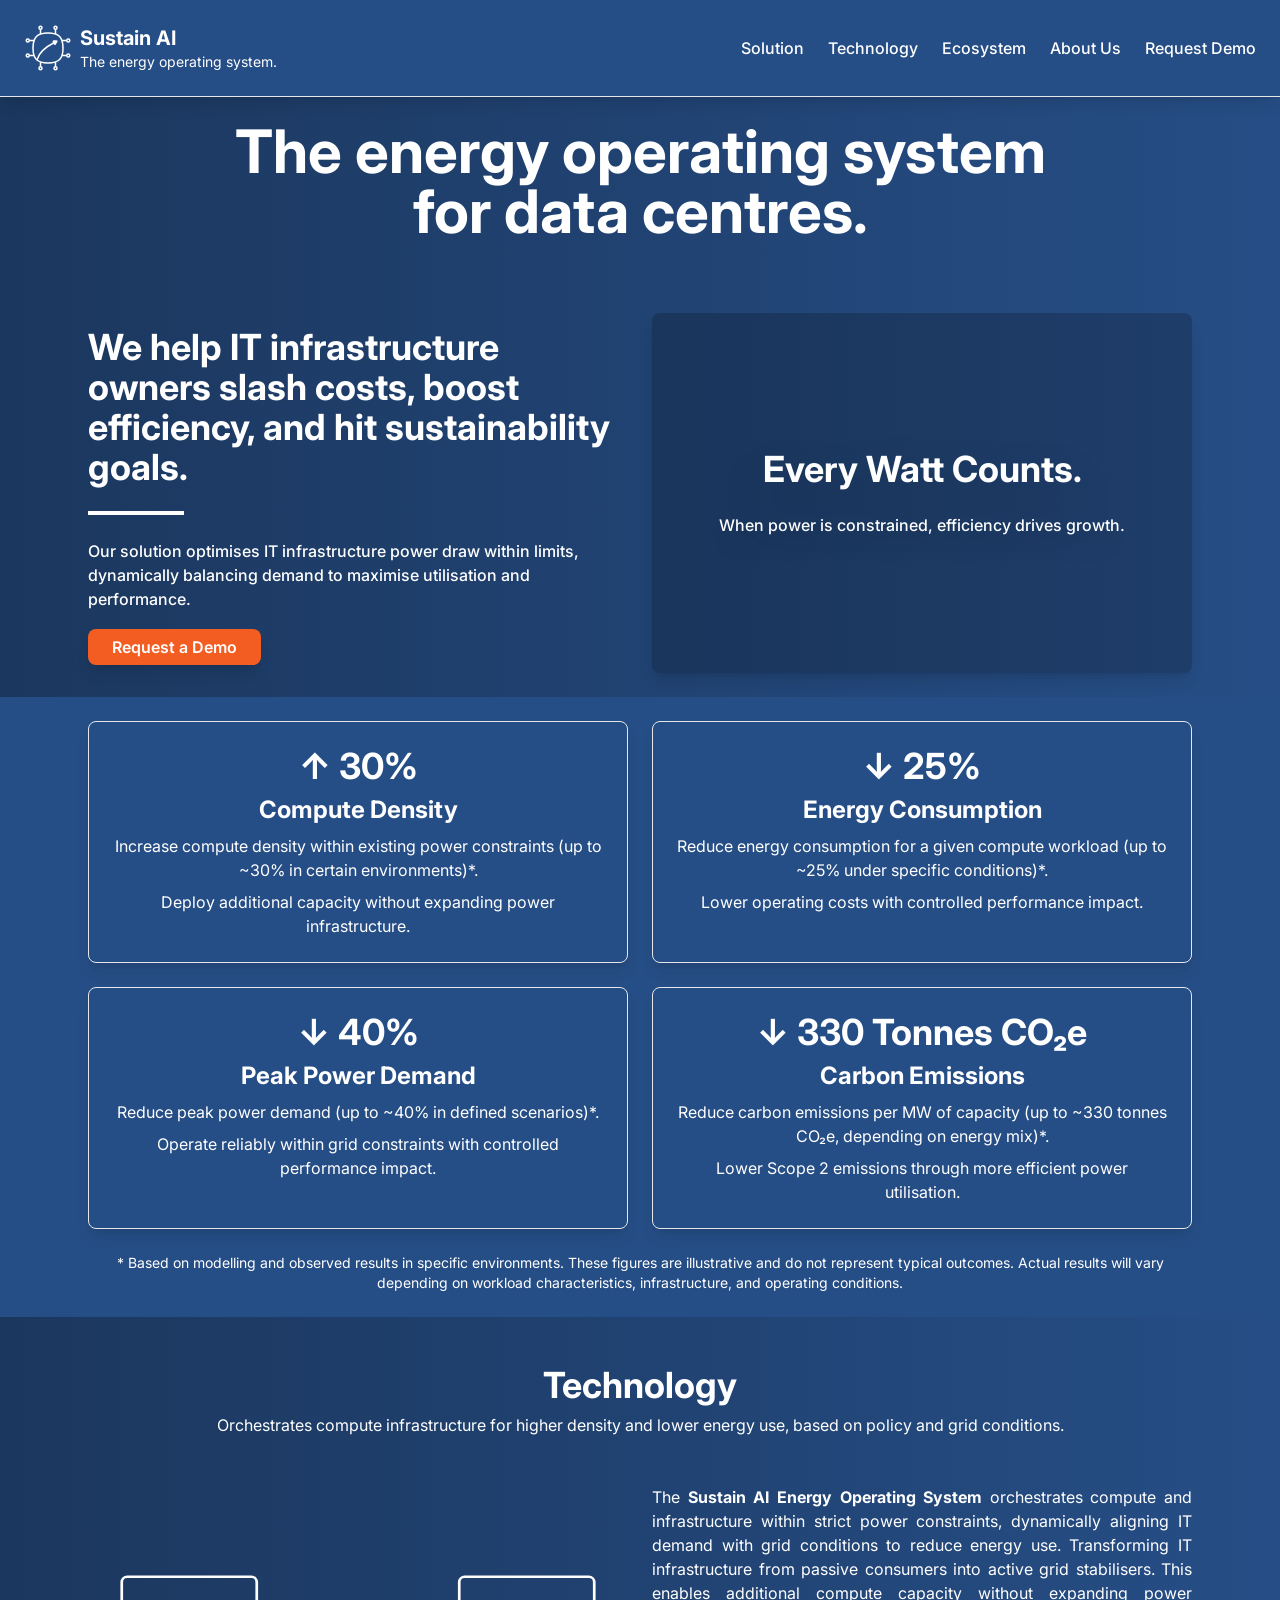
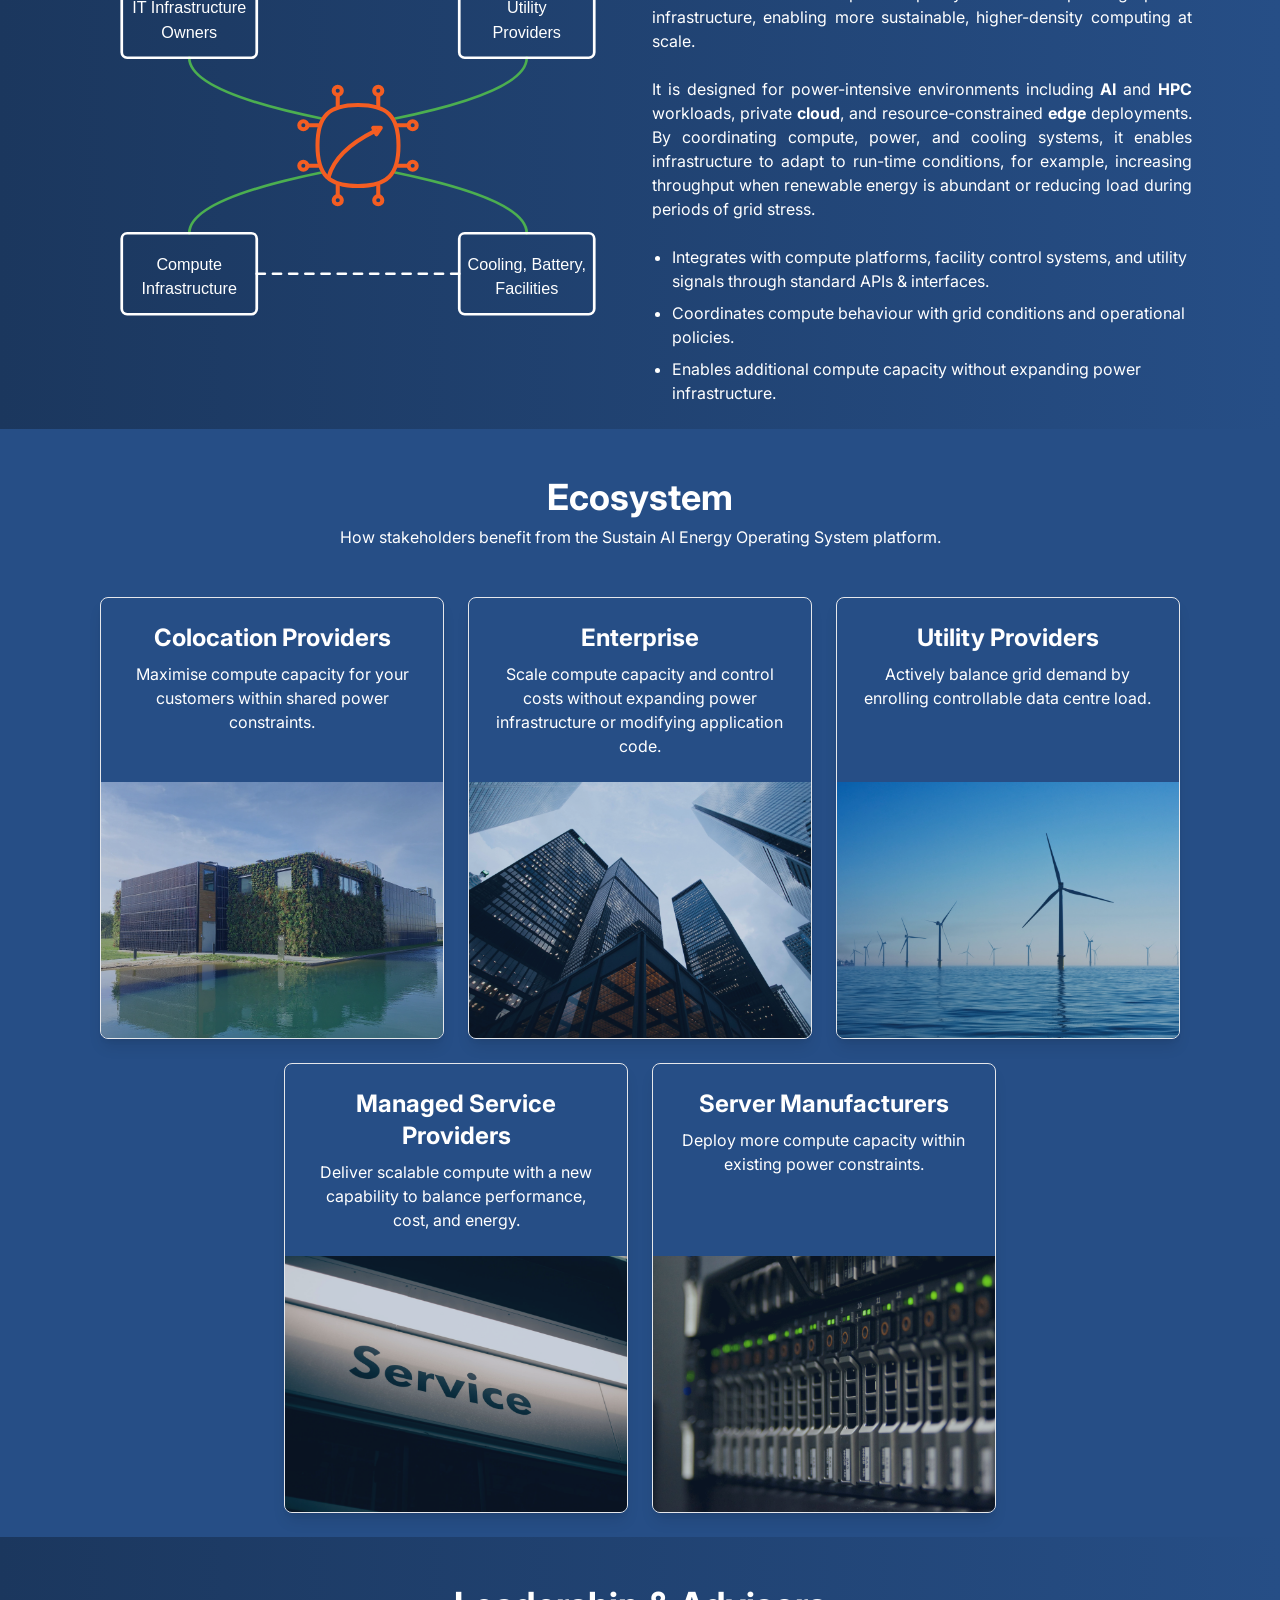
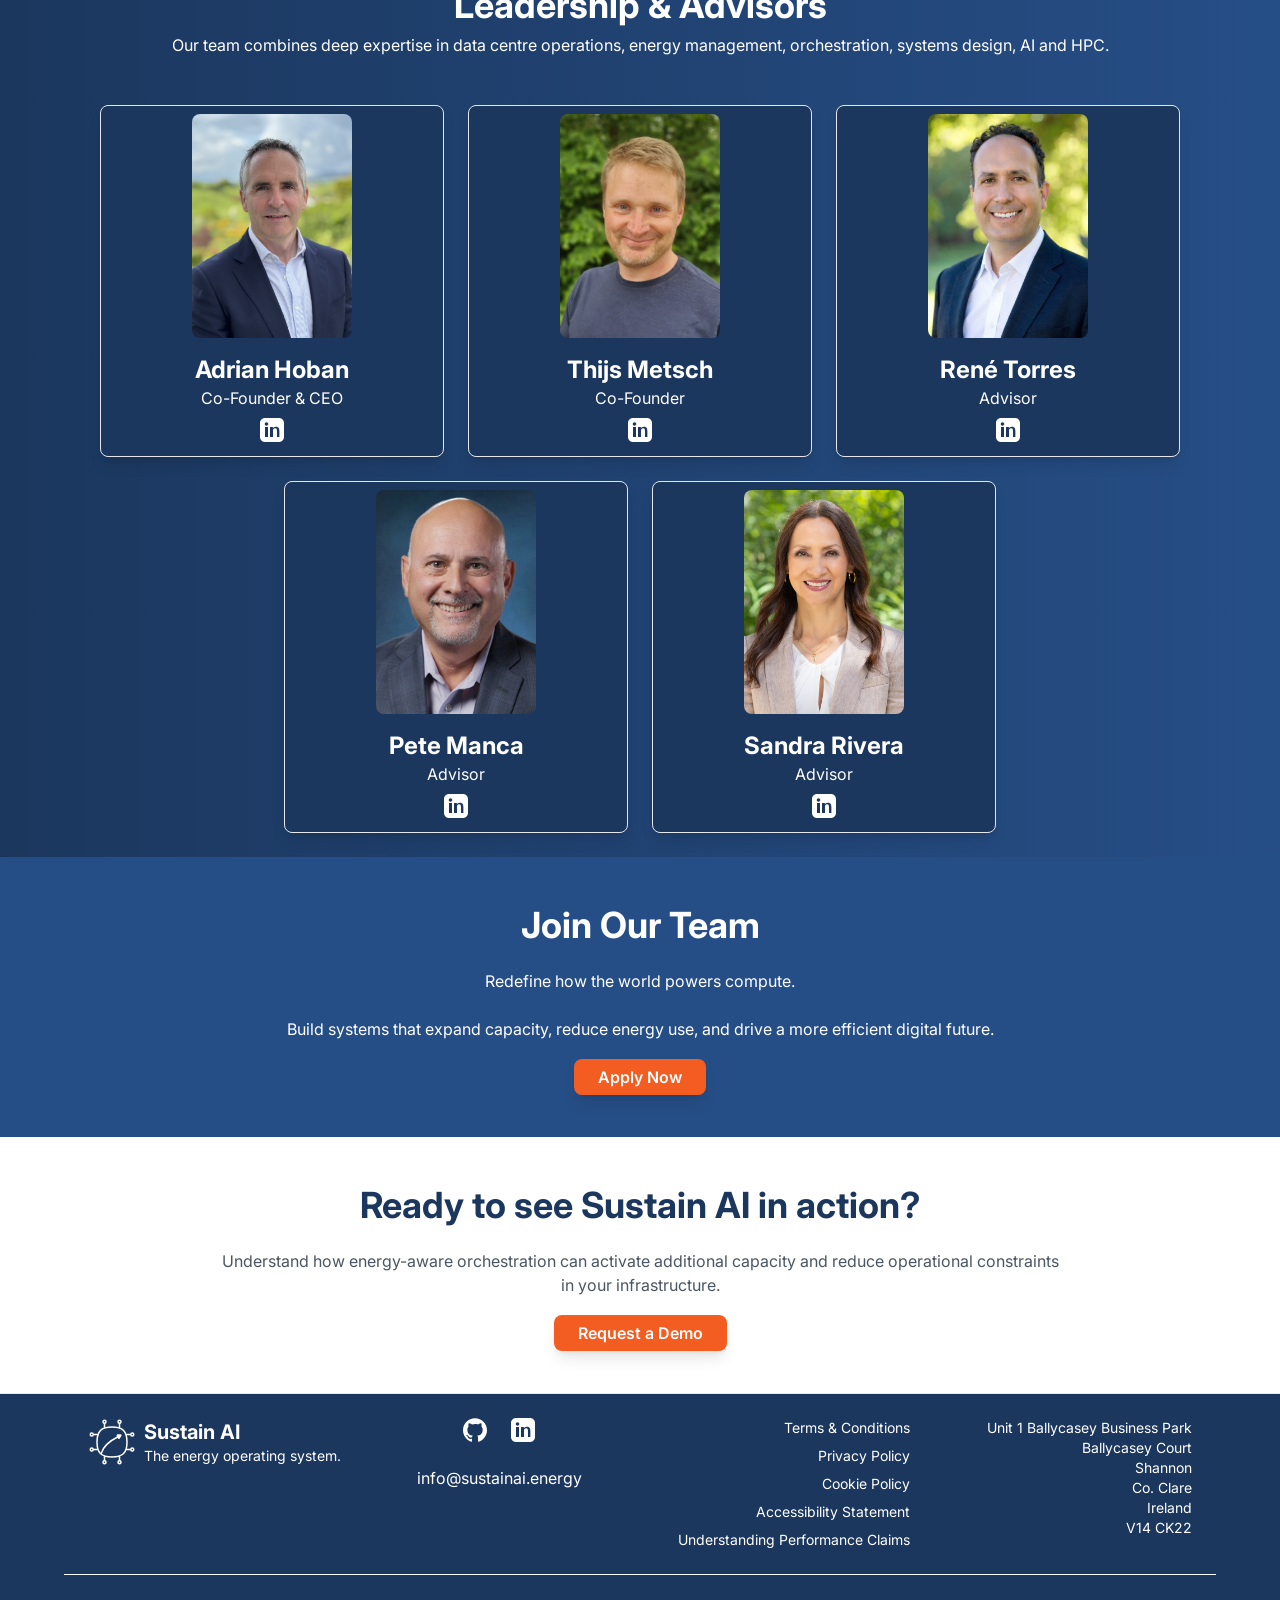
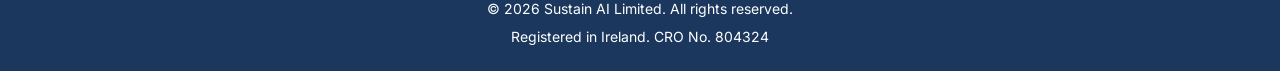
==== commit c952a247: "revision bump" ====
--- a/index.html
+++ b/index.html
@@ -76,7 +76,7 @@
                 <h2 class="text-white text-2xl md:text-4xl font-bold mb-6">
                     We help IT infrastructure owners slash costs, boost efficiency, and hit sustainability goals.
                 </h2>
-                <div class="w-24 h-1 bg-white mx-auto md:mx-0 mb-6"></div>
+                <div class="w-24 h-1 bg-white mx-0 mb-6"></div>
                 <p class="text-white text-base font-medium mb-6">
                     Our solution optimises IT infrastructure power draw within limits, dynamically balancing demand to
                     maximise utilisation and performance.
@@ -308,7 +308,7 @@
             </p>
         </div>
         <div class="max-w-6xl mx-auto flex flex-wrap justify-center gap-6 px-6">
-            <div class="rounded-lg shadow-lg bg-primary border border-gray-200 overflow-hidden flex flex-col w-full md:w-[calc(25%-1.125rem)]">
+            <div class="rounded-lg shadow-lg bg-primary border border-gray-200 overflow-hidden flex flex-col w-full md:w-[calc(50%-1rem)] lg:w-[calc(33.333%-1.5rem)]">
                 <div class="p-2 flex items-center justify-center min-h-[240px]">
                     <img src="img/team/adrian.jpg" alt="Adrian Hoban"
                          class="w-40 h-56 object-cover rounded-lg bg-gray-200" loading="lazy">
@@ -328,7 +328,7 @@
                     </a>
                 </div>
             </div>
-            <div class="rounded-lg shadow-lg bg-primary border border-gray-200 overflow-hidden flex flex-col w-full md:w-[calc(25%-1.125rem)]">
+            <div class="rounded-lg shadow-lg bg-primary border border-gray-200 overflow-hidden flex flex-col w-full md:w-[calc(50%-1rem)] lg:w-[calc(33.333%-1.5rem)]">
                 <div class="p-2 flex items-center justify-center min-h-[240px]">
                     <img src="img/team/thijs.jpg" alt="Thijs Metsch"
                          class="w-40 h-56 object-cover rounded-lg bg-gray-200" loading="lazy">
@@ -348,7 +348,7 @@
                     </a>
                 </div>
             </div>
-            <div class="rounded-lg shadow-lg bg-primary border border-gray-200 overflow-hidden flex flex-col w-full md:w-[calc(25%-1.125rem)]">
+            <div class="rounded-lg shadow-lg bg-primary border border-gray-200 overflow-hidden flex flex-col w-full md:w-[calc(50%-1rem)] lg:w-[calc(33.333%-1.5rem)]">
                 <div class="p-2 flex items-center justify-center min-h-[240px]">
                     <img src="img/team/rene.jpg" alt="René Torres"
                          class="w-40 h-56 object-cover rounded-lg bg-gray-200" loading="lazy">
@@ -368,7 +368,7 @@
                     </a>
                 </div>
             </div>
-            <div class="rounded-lg shadow-lg bg-primary border border-gray-200 overflow-hidden flex flex-col w-full md:w-[calc(25%-1.125rem)]">
+            <div class="rounded-lg shadow-lg bg-primary border border-gray-200 overflow-hidden flex flex-col w-full md:w-[calc(50%-1rem)] lg:w-[calc(33.333%-1.5rem)]">
                 <div class="p-2 flex items-center justify-center min-h-[240px]">
                     <img src="img/team/pete.jpg" alt="Pete Manca"
                          class="w-40 h-56 object-cover rounded-lg bg-gray-200" loading="lazy">
@@ -381,6 +381,26 @@
                         Advisor
                     </p>
                     <a href="https://www.linkedin.com/in/petemanca" target="_blank"
+                       class="inline-block text-white hover:text-orange">
+                        <svg class="w-6 h-6 mx-auto" fill="currentColor" viewBox="0 0 24 24">
+                            <path d="M19 0h-14c-2.761 0-5 2.239-5 5v14c0 2.762 2.239 5 5 5h14c2.762 0 5-2.238 5-5v-14c0-2.761-2.238-5-5-5zm-11 19h-3v-10h3v10zm-1.5-11.268c-.966 0-1.75-.784-1.75-1.75s.784-1.75 1.75-1.75 1.75.784 1.75 1.75-.784 1.75-1.75 1.75zm13.5 11.268h-3v-5.604c0-1.337-.026-3.065-1.867-3.065-1.867 0-2.154 1.459-2.154 2.968v5.701h-3v-10h2.884v1.367h.041c.402-.764 1.386-1.567 2.852-1.567 3.049 0 3.612 2.006 3.612 4.612v5.588z"/>
+                        </svg>
+                    </a>
+                </div>
+            </div>
+            <div class="rounded-lg shadow-lg bg-primary border border-gray-200 overflow-hidden flex flex-col w-full md:w-[calc(50%-1rem)] lg:w-[calc(33.333%-1.5rem)]">
+                <div class="p-2 flex items-center justify-center min-h-[240px]">
+                    <img src="img/team/sandra.jpg" alt="Sandra Rivera"
+                         class="w-40 h-56 object-cover rounded-lg bg-gray-200" loading="lazy">
+                </div>
+                <div class="p-2 text-center flex-1">
+                    <h3 class="text-2xl text-white font-bold">
+                        Sandra Rivera
+                    </h3>
+                    <p class="text-white mb-2">
+                        Advisor
+                    </p>
+                    <a href="https://www.linkedin.com/in/sandra-rivera-6a24291" target="_blank"
                        class="inline-block text-white hover:text-orange">
                         <svg class="w-6 h-6 mx-auto" fill="currentColor" viewBox="0 0 24 24">
                             <path d="M19 0h-14c-2.761 0-5 2.239-5 5v14c0 2.762 2.239 5 5 5h14c2.762 0 5-2.238 5-5v-14c0-2.761-2.238-5-5-5zm-11 19h-3v-10h3v10zm-1.5-11.268c-.966 0-1.75-.784-1.75-1.75s.784-1.75 1.75-1.75 1.75.784 1.75 1.75-.784 1.75-1.75 1.75zm13.5 11.268h-3v-5.604c0-1.337-.026-3.065-1.867-3.065-1.867 0-2.154 1.459-2.154 2.968v5.701h-3v-10h2.884v1.367h.041c.402-.764 1.386-1.567 2.852-1.567 3.049 0 3.612 2.006 3.612 4.612v5.588z"/>
@@ -415,7 +435,8 @@
                 Ready to see Sustain AI in action?
             </h2>
             <p class="text-base text-gray-600 mb-6">
-                Understand how energy-aware orchestration can activate additional capacity and reduce operational constraints in your infrastructure.
+                Understand how energy-aware orchestration can activate additional capacity and reduce operational
+                constraints in your infrastructure.
             </p>
             <a href="mailto:info@sustainai.energy?subject=Request%20a%20Demo%20-%20Sustain%20AI&body=Hi%20Sustain%20AI%2C%0A%0AI%20would%20like%20to%20request%20a%20demo.%0A%0ATo%20help%20us%20understand%20your%20needs%2C%20please%20fill%20in%20the%20following%3A%0A%0A1.%20Company%20name%3A%0A2.%20Industry%3A%0A3.%20Current%20data%20centre%20setup%20(colocation%2Fenterprise%2Fhybrid)%3A%0A4.%20Main%20challenge%20(power%20constraints%2C%20cost%2C%20efficiency%2C%20other)%3A%0A5.%20Approximate%20scale%20(MW%20or%20number%20of%20racks)%3A%0A6.%20Timeline%20for%20evaluation%3A%0A%0AThanks"
                class="bg-orange px-6 py-2 rounded-lg text-white font-semibold shadow-lg hover:bg-light hover:text-primary">
@@ -449,7 +470,8 @@
                     </svg>
                 </a>
                 <!-- LinkedIn Icon -->
-                <a href="https://linkedin.com" target="_blank" class="text-white hover:text-orange">
+                <a href="https://linkedin.com/company/sustain-ai-energy" target="_blank"
+                   class="text-white hover:text-orange">
                     <svg class="w-6 h-6" fill="currentColor" viewBox="0 0 24 24">
                         <path d="M19 0h-14c-2.761 0-5 2.239-5 5v14c0 2.762 2.239 5 5 5h14c2.762 0 5-2.238 5-5v-14c0-2.761-2.238-5-5-5zm-11 19h-3v-10h3v10zm-1.5-11.268c-.966 0-1.75-.784-1.75-1.75s.784-1.75 1.75-1.75 1.75.784 1.75 1.75-.784 1.75-1.75 1.75zm13.5 11.268h-3v-5.604c0-1.337-.026-3.065-1.867-3.065-1.867 0-2.154 1.459-2.154 2.968v5.701h-3v-10h2.884v1.367h.041c.402-.764 1.386-1.567 2.852-1.567 3.049 0 3.612 2.006 3.612 4.612v5.588z"/>
                     </svg>
--- a/output.css
+++ b/output.css
@@ -1 +1 @@
-*,:after,:before{--tw-border-spacing-x:0;--tw-border-spacing-y:0;--tw-translate-x:0;--tw-translate-y:0;--tw-rotate:0;--tw-skew-x:0;--tw-skew-y:0;--tw-scale-x:1;--tw-scale-y:1;--tw-pan-x: ;--tw-pan-y: ;--tw-pinch-zoom: ;--tw-scroll-snap-strictness:proximity;--tw-gradient-from-position: ;--tw-gradient-via-position: ;--tw-gradient-to-position: ;--tw-ordinal: ;--tw-slashed-zero: ;--tw-numeric-figure: ;--tw-numeric-spacing: ;--tw-numeric-fraction: ;--tw-ring-inset: ;--tw-ring-offset-width:0px;--tw-ring-offset-color:#fff;--tw-ring-color:rgba(59,130,246,.5);--tw-ring-offset-shadow:0 0 #0000;--tw-ring-shadow:0 0 #0000;--tw-shadow:0 0 #0000;--tw-shadow-colored:0 0 #0000;--tw-blur: ;--tw-brightness: ;--tw-contrast: ;--tw-grayscale: ;--tw-hue-rotate: ;--tw-invert: ;--tw-saturate: ;--tw-sepia: ;--tw-drop-shadow: ;--tw-backdrop-blur: ;--tw-backdrop-brightness: ;--tw-backdrop-contrast: ;--tw-backdrop-grayscale: ;--tw-backdrop-hue-rotate: ;--tw-backdrop-invert: ;--tw-backdrop-opacity: ;--tw-backdrop-saturate: ;--tw-backdrop-sepia: ;--tw-contain-size: ;--tw-contain-layout: ;--tw-contain-paint: ;--tw-contain-style: }::backdrop{--tw-border-spacing-x:0;--tw-border-spacing-y:0;--tw-translate-x:0;--tw-translate-y:0;--tw-rotate:0;--tw-skew-x:0;--tw-skew-y:0;--tw-scale-x:1;--tw-scale-y:1;--tw-pan-x: ;--tw-pan-y: ;--tw-pinch-zoom: ;--tw-scroll-snap-strictness:proximity;--tw-gradient-from-position: ;--tw-gradient-via-position: ;--tw-gradient-to-position: ;--tw-ordinal: ;--tw-slashed-zero: ;--tw-numeric-figure: ;--tw-numeric-spacing: ;--tw-numeric-fraction: ;--tw-ring-inset: ;--tw-ring-offset-width:0px;--tw-ring-offset-color:#fff;--tw-ring-color:rgba(59,130,246,.5);--tw-ring-offset-shadow:0 0 #0000;--tw-ring-shadow:0 0 #0000;--tw-shadow:0 0 #0000;--tw-shadow-colored:0 0 #0000;--tw-blur: ;--tw-brightness: ;--tw-contrast: ;--tw-grayscale: ;--tw-hue-rotate: ;--tw-invert: ;--tw-saturate: ;--tw-sepia: ;--tw-drop-shadow: ;--tw-backdrop-blur: ;--tw-backdrop-brightness: ;--tw-backdrop-contrast: ;--tw-backdrop-grayscale: ;--tw-backdrop-hue-rotate: ;--tw-backdrop-invert: ;--tw-backdrop-opacity: ;--tw-backdrop-saturate: ;--tw-backdrop-sepia: ;--tw-contain-size: ;--tw-contain-layout: ;--tw-contain-paint: ;--tw-contain-style: }/*! tailwindcss v3.4.19 | MIT License | https://tailwindcss.com*/*,:after,:before{box-sizing:border-box;border:0 solid #e5e7eb}:after,:before{--tw-content:""}:host,html{line-height:1.5;-webkit-text-size-adjust:100%;-moz-tab-size:4;-o-tab-size:4;tab-size:4;font-family:Inter,ui-sans-serif,system-ui,sans-serif;font-feature-settings:normal;font-variation-settings:normal;-webkit-tap-highlight-color:transparent}body{margin:0;line-height:inherit}hr{height:0;color:inherit;border-top-width:1px}abbr:where([title]){-webkit-text-decoration:underline dotted;text-decoration:underline dotted}h1,h2,h3,h4,h5,h6{font-size:inherit;font-weight:inherit}a{color:inherit;text-decoration:inherit}b,strong{font-weight:bolder}code,kbd,pre,samp{font-family:ui-monospace,SFMono-Regular,Menlo,Monaco,Consolas,Liberation Mono,Courier New,monospace;font-feature-settings:normal;font-variation-settings:normal;font-size:1em}small{font-size:80%}sub,sup{font-size:75%;line-height:0;position:relative;vertical-align:baseline}sub{bottom:-.25em}sup{top:-.5em}table{text-indent:0;border-color:inherit;border-collapse:collapse}button,input,optgroup,select,textarea{font-family:inherit;font-feature-settings:inherit;font-variation-settings:inherit;font-size:100%;font-weight:inherit;line-height:inherit;letter-spacing:inherit;color:inherit;margin:0;padding:0}button,select{text-transform:none}button,input:where([type=button]),input:where([type=reset]),input:where([type=submit]){-webkit-appearance:button;background-color:transparent;background-image:none}:-moz-focusring{outline:auto}:-moz-ui-invalid{box-shadow:none}progress{vertical-align:baseline}::-webkit-inner-spin-button,::-webkit-outer-spin-button{height:auto}[type=search]{-webkit-appearance:textfield;outline-offset:-2px}::-webkit-search-decoration{-webkit-appearance:none}::-webkit-file-upload-button{-webkit-appearance:button;font:inherit}summary{display:list-item}blockquote,dd,dl,figure,h1,h2,h3,h4,h5,h6,hr,p,pre{margin:0}fieldset{margin:0}fieldset,legend{padding:0}menu,ol,ul{list-style:none;margin:0;padding:0}dialog{padding:0}textarea{resize:vertical}input::-moz-placeholder,textarea::-moz-placeholder{opacity:1;color:#9ca3af}input::placeholder,textarea::placeholder{opacity:1;color:#9ca3af}[role=button],button{cursor:pointer}:disabled{cursor:default}audio,canvas,embed,iframe,img,object,svg,video{display:block;vertical-align:middle}img,video{max-width:100%;height:auto}[hidden]:where(:not([hidden=until-found])){display:none}.absolute{position:absolute}.relative{position:relative}.sticky{position:sticky}.inset-0{inset:0}.right-6{right:1.5rem}.top-0{top:0}.top-full{top:100%}.z-50{z-index:50}.mx-auto{margin-left:auto;margin-right:auto}.mb-2{margin-bottom:.5rem}.mb-6{margin-bottom:1.5rem}.ml-auto{margin-left:auto}.mr-2{margin-right:.5rem}.mt-2{margin-top:.5rem}.mt-6{margin-top:1.5rem}.block{display:block}.inline-block{display:inline-block}.flex{display:flex}.grid{display:grid}.hidden{display:none}.aspect-\[3\/2\]{aspect-ratio:3/2}.h-1{height:.25rem}.h-12{height:3rem}.h-56{height:14rem}.h-6{height:1.5rem}.h-64{height:16rem}.h-auto{height:auto}.min-h-\[240px\]{min-height:240px}.min-h-screen{min-height:100vh}.w-12{width:3rem}.w-24{width:6rem}.w-40{width:10rem}.w-48{width:12rem}.w-6{width:1.5rem}.w-full{width:100%}.max-w-4xl{max-width:56rem}.max-w-6xl{max-width:72rem}.flex-1{flex:1 1 0%}.-translate-y-full{--tw-translate-y:-100%;transform:translate(var(--tw-translate-x),var(--tw-translate-y)) rotate(var(--tw-rotate)) skewX(var(--tw-skew-x)) skewY(var(--tw-skew-y)) scaleX(var(--tw-scale-x)) scaleY(var(--tw-scale-y))}.scroll-mt-24{scroll-margin-top:6rem}.list-inside{list-style-position:inside}.list-outside{list-style-position:outside}.list-disc{list-style-type:disc}.flex-row{flex-direction:row}.flex-col{flex-direction:column}.flex-wrap{flex-wrap:wrap}.items-start{align-items:flex-start}.items-center{align-items:center}.justify-center{justify-content:center}.justify-between{justify-content:space-between}.gap-6{gap:1.5rem}.space-x-6>:not([hidden])~:not([hidden]){--tw-space-x-reverse:0;margin-right:calc(1.5rem*var(--tw-space-x-reverse));margin-left:calc(1.5rem*(1 - var(--tw-space-x-reverse)))}.space-y-2>:not([hidden])~:not([hidden]){--tw-space-y-reverse:0;margin-top:calc(.5rem*(1 - var(--tw-space-y-reverse)));margin-bottom:calc(.5rem*var(--tw-space-y-reverse))}.space-y-6>:not([hidden])~:not([hidden]){--tw-space-y-reverse:0;margin-top:calc(1.5rem*(1 - var(--tw-space-y-reverse)));margin-bottom:calc(1.5rem*var(--tw-space-y-reverse))}.overflow-hidden{overflow:hidden}.rounded-lg{border-radius:.5rem}.border{border-width:1px}.border-b{border-bottom-width:1px}.border-t{border-top-width:1px}.border-gray-200{--tw-border-opacity:1;border-color:rgb(229 231 235/var(--tw-border-opacity,1))}.border-white{--tw-border-opacity:1;border-color:rgb(255 255 255/var(--tw-border-opacity,1))}.bg-black\/20{background-color:rgba(0,0,0,.2)}.bg-gray-200{--tw-bg-opacity:1;background-color:rgb(229 231 235/var(--tw-bg-opacity,1))}.bg-orange{--tw-bg-opacity:1;background-color:rgb(244 93 34/var(--tw-bg-opacity,1))}.bg-primary{--tw-bg-opacity:1;background-color:rgb(27 55 94/var(--tw-bg-opacity,1))}.bg-secondary{--tw-bg-opacity:1;background-color:rgb(38 78 134/var(--tw-bg-opacity,1))}.bg-secondary\/90{background-color:rgba(38,78,134,.9)}.bg-white{--tw-bg-opacity:1;background-color:rgb(255 255 255/var(--tw-bg-opacity,1))}.bg-gradient-to-r{background-image:linear-gradient(to right,var(--tw-gradient-stops))}.from-primary{--tw-gradient-from:#1b375e var(--tw-gradient-from-position);--tw-gradient-to:rgba(27,55,94,0) var(--tw-gradient-to-position);--tw-gradient-stops:var(--tw-gradient-from),var(--tw-gradient-to)}.to-secondary{--tw-gradient-to:#264e86 var(--tw-gradient-to-position)}.object-cover{-o-object-fit:cover;object-fit:cover}.p-2{padding:.5rem}.p-6{padding:1.5rem}.px-2{padding-left:.5rem;padding-right:.5rem}.px-6{padding-left:1.5rem;padding-right:1.5rem}.py-2{padding-top:.5rem;padding-bottom:.5rem}.py-6{padding-top:1.5rem;padding-bottom:1.5rem}.pl-5{padding-left:1.25rem}.pl-6{padding-left:1.5rem}.text-left{text-align:left}.text-center{text-align:center}.text-justify{text-align:justify}.font-sans{font-family:Inter,ui-sans-serif,system-ui,sans-serif}.text-2xl{font-size:1.5rem;line-height:2rem}.text-4xl{font-size:2.25rem;line-height:2.5rem}.text-base{font-size:1rem;line-height:1.5rem}.text-sm{font-size:.875rem;line-height:1.25rem}.text-xl{font-size:1.25rem;line-height:1.75rem}.font-bold{font-weight:700}.font-medium{font-weight:500}.font-semibold{font-weight:600}.leading-none{line-height:1}.text-\[\#2a7b9b\]{--tw-text-opacity:1;color:rgb(42 123 155/var(--tw-text-opacity,1))}.text-gray-600{--tw-text-opacity:1;color:rgb(75 85 99/var(--tw-text-opacity,1))}.text-primary{--tw-text-opacity:1;color:rgb(27 55 94/var(--tw-text-opacity,1))}.text-white{--tw-text-opacity:1;color:rgb(255 255 255/var(--tw-text-opacity,1))}.opacity-75{opacity:.75}.shadow-lg{--tw-shadow:0 10px 15px -3px rgba(0,0,0,.1),0 4px 6px -4px rgba(0,0,0,.1);--tw-shadow-colored:0 10px 15px -3px var(--tw-shadow-color),0 4px 6px -4px var(--tw-shadow-color);box-shadow:var(--tw-ring-offset-shadow,0 0 #0000),var(--tw-ring-shadow,0 0 #0000),var(--tw-shadow)}.drop-shadow-2xl{--tw-drop-shadow:drop-shadow(0 25px 25px rgba(0,0,0,.15))}.drop-shadow-2xl,.drop-shadow-xl{filter:var(--tw-blur) var(--tw-brightness) var(--tw-contrast) var(--tw-grayscale) var(--tw-hue-rotate) var(--tw-invert) var(--tw-saturate) var(--tw-sepia) var(--tw-drop-shadow)}.drop-shadow-xl{--tw-drop-shadow:drop-shadow(0 20px 13px rgba(0,0,0,.03)) drop-shadow(0 8px 5px rgba(0,0,0,.08))}.backdrop-blur-md{--tw-backdrop-blur:blur(12px);-webkit-backdrop-filter:var(--tw-backdrop-blur) var(--tw-backdrop-brightness) var(--tw-backdrop-contrast) var(--tw-backdrop-grayscale) var(--tw-backdrop-hue-rotate) var(--tw-backdrop-invert) var(--tw-backdrop-opacity) var(--tw-backdrop-saturate) var(--tw-backdrop-sepia);backdrop-filter:var(--tw-backdrop-blur) var(--tw-backdrop-brightness) var(--tw-backdrop-contrast) var(--tw-backdrop-grayscale) var(--tw-backdrop-hue-rotate) var(--tw-backdrop-invert) var(--tw-backdrop-opacity) var(--tw-backdrop-saturate) var(--tw-backdrop-sepia)}.transition-all{transition-property:all;transition-timing-function:cubic-bezier(.4,0,.2,1);transition-duration:.15s}.duration-300{transition-duration:.3s}.hover\:bg-light:hover{--tw-bg-opacity:1;background-color:rgb(230 230 230/var(--tw-bg-opacity,1))}.hover\:text-orange:hover{--tw-text-opacity:1;color:rgb(244 93 34/var(--tw-text-opacity,1))}.hover\:text-primary:hover{--tw-text-opacity:1;color:rgb(27 55 94/var(--tw-text-opacity,1))}.hover\:underline:hover{text-decoration-line:underline}.hover\:opacity-75:hover{opacity:.75}.focus\:outline-none:focus{outline:2px solid transparent;outline-offset:2px}@media (min-width:768px){.md\:mx-0{margin-left:0;margin-right:0}.md\:mb-0{margin-bottom:0}.md\:mt-0{margin-top:0}.md\:flex{display:flex}.md\:hidden{display:none}.md\:w-1\/2{width:50%}.md\:w-\[calc\(25\%-1\.125rem\)\]{width:calc(25% - 1.125rem)}.md\:w-\[calc\(50\%-1rem\)\]{width:calc(50% - 1rem)}.md\:grid-cols-2{grid-template-columns:repeat(2,minmax(0,1fr))}.md\:grid-cols-4{grid-template-columns:repeat(4,minmax(0,1fr))}.md\:flex-row{flex-direction:row}.md\:items-start{align-items:flex-start}.md\:items-end{align-items:flex-end}.md\:justify-start{justify-content:flex-start}.md\:py-6{padding-top:1.5rem;padding-bottom:1.5rem}.md\:text-right{text-align:right}.md\:text-4xl{font-size:2.25rem;line-height:2.5rem}.md\:text-6xl{font-size:3.75rem;line-height:1}}@media (min-width:1024px){.lg\:w-\[calc\(33\.333\%-1\.5rem\)\]{width:calc(33.333% - 1.5rem)}}+*,:after,:before{--tw-border-spacing-x:0;--tw-border-spacing-y:0;--tw-translate-x:0;--tw-translate-y:0;--tw-rotate:0;--tw-skew-x:0;--tw-skew-y:0;--tw-scale-x:1;--tw-scale-y:1;--tw-pan-x: ;--tw-pan-y: ;--tw-pinch-zoom: ;--tw-scroll-snap-strictness:proximity;--tw-gradient-from-position: ;--tw-gradient-via-position: ;--tw-gradient-to-position: ;--tw-ordinal: ;--tw-slashed-zero: ;--tw-numeric-figure: ;--tw-numeric-spacing: ;--tw-numeric-fraction: ;--tw-ring-inset: ;--tw-ring-offset-width:0px;--tw-ring-offset-color:#fff;--tw-ring-color:rgba(59,130,246,.5);--tw-ring-offset-shadow:0 0 #0000;--tw-ring-shadow:0 0 #0000;--tw-shadow:0 0 #0000;--tw-shadow-colored:0 0 #0000;--tw-blur: ;--tw-brightness: ;--tw-contrast: ;--tw-grayscale: ;--tw-hue-rotate: ;--tw-invert: ;--tw-saturate: ;--tw-sepia: ;--tw-drop-shadow: ;--tw-backdrop-blur: ;--tw-backdrop-brightness: ;--tw-backdrop-contrast: ;--tw-backdrop-grayscale: ;--tw-backdrop-hue-rotate: ;--tw-backdrop-invert: ;--tw-backdrop-opacity: ;--tw-backdrop-saturate: ;--tw-backdrop-sepia: ;--tw-contain-size: ;--tw-contain-layout: ;--tw-contain-paint: ;--tw-contain-style: }::backdrop{--tw-border-spacing-x:0;--tw-border-spacing-y:0;--tw-translate-x:0;--tw-translate-y:0;--tw-rotate:0;--tw-skew-x:0;--tw-skew-y:0;--tw-scale-x:1;--tw-scale-y:1;--tw-pan-x: ;--tw-pan-y: ;--tw-pinch-zoom: ;--tw-scroll-snap-strictness:proximity;--tw-gradient-from-position: ;--tw-gradient-via-position: ;--tw-gradient-to-position: ;--tw-ordinal: ;--tw-slashed-zero: ;--tw-numeric-figure: ;--tw-numeric-spacing: ;--tw-numeric-fraction: ;--tw-ring-inset: ;--tw-ring-offset-width:0px;--tw-ring-offset-color:#fff;--tw-ring-color:rgba(59,130,246,.5);--tw-ring-offset-shadow:0 0 #0000;--tw-ring-shadow:0 0 #0000;--tw-shadow:0 0 #0000;--tw-shadow-colored:0 0 #0000;--tw-blur: ;--tw-brightness: ;--tw-contrast: ;--tw-grayscale: ;--tw-hue-rotate: ;--tw-invert: ;--tw-saturate: ;--tw-sepia: ;--tw-drop-shadow: ;--tw-backdrop-blur: ;--tw-backdrop-brightness: ;--tw-backdrop-contrast: ;--tw-backdrop-grayscale: ;--tw-backdrop-hue-rotate: ;--tw-backdrop-invert: ;--tw-backdrop-opacity: ;--tw-backdrop-saturate: ;--tw-backdrop-sepia: ;--tw-contain-size: ;--tw-contain-layout: ;--tw-contain-paint: ;--tw-contain-style: }/*! tailwindcss v3.4.19 | MIT License | https://tailwindcss.com*/*,:after,:before{box-sizing:border-box;border:0 solid #e5e7eb}:after,:before{--tw-content:""}:host,html{line-height:1.5;-webkit-text-size-adjust:100%;-moz-tab-size:4;-o-tab-size:4;tab-size:4;font-family:Inter,ui-sans-serif,system-ui,sans-serif;font-feature-settings:normal;font-variation-settings:normal;-webkit-tap-highlight-color:transparent}body{margin:0;line-height:inherit}hr{height:0;color:inherit;border-top-width:1px}abbr:where([title]){-webkit-text-decoration:underline dotted;text-decoration:underline dotted}h1,h2,h3,h4,h5,h6{font-size:inherit;font-weight:inherit}a{color:inherit;text-decoration:inherit}b,strong{font-weight:bolder}code,kbd,pre,samp{font-family:ui-monospace,SFMono-Regular,Menlo,Monaco,Consolas,Liberation Mono,Courier New,monospace;font-feature-settings:normal;font-variation-settings:normal;font-size:1em}small{font-size:80%}sub,sup{font-size:75%;line-height:0;position:relative;vertical-align:baseline}sub{bottom:-.25em}sup{top:-.5em}table{text-indent:0;border-color:inherit;border-collapse:collapse}button,input,optgroup,select,textarea{font-family:inherit;font-feature-settings:inherit;font-variation-settings:inherit;font-size:100%;font-weight:inherit;line-height:inherit;letter-spacing:inherit;color:inherit;margin:0;padding:0}button,select{text-transform:none}button,input:where([type=button]),input:where([type=reset]),input:where([type=submit]){-webkit-appearance:button;background-color:transparent;background-image:none}:-moz-focusring{outline:auto}:-moz-ui-invalid{box-shadow:none}progress{vertical-align:baseline}::-webkit-inner-spin-button,::-webkit-outer-spin-button{height:auto}[type=search]{-webkit-appearance:textfield;outline-offset:-2px}::-webkit-search-decoration{-webkit-appearance:none}::-webkit-file-upload-button{-webkit-appearance:button;font:inherit}summary{display:list-item}blockquote,dd,dl,figure,h1,h2,h3,h4,h5,h6,hr,p,pre{margin:0}fieldset{margin:0}fieldset,legend{padding:0}menu,ol,ul{list-style:none;margin:0;padding:0}dialog{padding:0}textarea{resize:vertical}input::-moz-placeholder,textarea::-moz-placeholder{opacity:1;color:#9ca3af}input::placeholder,textarea::placeholder{opacity:1;color:#9ca3af}[role=button],button{cursor:pointer}:disabled{cursor:default}audio,canvas,embed,iframe,img,object,svg,video{display:block;vertical-align:middle}img,video{max-width:100%;height:auto}[hidden]:where(:not([hidden=until-found])){display:none}.absolute{position:absolute}.relative{position:relative}.sticky{position:sticky}.inset-0{inset:0}.right-6{right:1.5rem}.top-0{top:0}.top-full{top:100%}.z-50{z-index:50}.mx-0{margin-left:0;margin-right:0}.mx-auto{margin-left:auto;margin-right:auto}.mb-2{margin-bottom:.5rem}.mb-6{margin-bottom:1.5rem}.ml-auto{margin-left:auto}.mr-2{margin-right:.5rem}.mt-2{margin-top:.5rem}.mt-6{margin-top:1.5rem}.block{display:block}.inline-block{display:inline-block}.flex{display:flex}.grid{display:grid}.hidden{display:none}.aspect-\[3\/2\]{aspect-ratio:3/2}.h-1{height:.25rem}.h-12{height:3rem}.h-56{height:14rem}.h-6{height:1.5rem}.h-64{height:16rem}.h-auto{height:auto}.min-h-\[240px\]{min-height:240px}.min-h-screen{min-height:100vh}.w-12{width:3rem}.w-24{width:6rem}.w-40{width:10rem}.w-48{width:12rem}.w-6{width:1.5rem}.w-full{width:100%}.max-w-4xl{max-width:56rem}.max-w-6xl{max-width:72rem}.flex-1{flex:1 1 0%}.-translate-y-full{--tw-translate-y:-100%;transform:translate(var(--tw-translate-x),var(--tw-translate-y)) rotate(var(--tw-rotate)) skewX(var(--tw-skew-x)) skewY(var(--tw-skew-y)) scaleX(var(--tw-scale-x)) scaleY(var(--tw-scale-y))}.scroll-mt-24{scroll-margin-top:6rem}.list-inside{list-style-position:inside}.list-outside{list-style-position:outside}.list-disc{list-style-type:disc}.flex-row{flex-direction:row}.flex-col{flex-direction:column}.flex-wrap{flex-wrap:wrap}.items-start{align-items:flex-start}.items-center{align-items:center}.justify-center{justify-content:center}.justify-between{justify-content:space-between}.gap-6{gap:1.5rem}.space-x-6>:not([hidden])~:not([hidden]){--tw-space-x-reverse:0;margin-right:calc(1.5rem*var(--tw-space-x-reverse));margin-left:calc(1.5rem*(1 - var(--tw-space-x-reverse)))}.space-y-2>:not([hidden])~:not([hidden]){--tw-space-y-reverse:0;margin-top:calc(.5rem*(1 - var(--tw-space-y-reverse)));margin-bottom:calc(.5rem*var(--tw-space-y-reverse))}.space-y-6>:not([hidden])~:not([hidden]){--tw-space-y-reverse:0;margin-top:calc(1.5rem*(1 - var(--tw-space-y-reverse)));margin-bottom:calc(1.5rem*var(--tw-space-y-reverse))}.overflow-hidden{overflow:hidden}.rounded-lg{border-radius:.5rem}.border{border-width:1px}.border-b{border-bottom-width:1px}.border-t{border-top-width:1px}.border-gray-200{--tw-border-opacity:1;border-color:rgb(229 231 235/var(--tw-border-opacity,1))}.border-white{--tw-border-opacity:1;border-color:rgb(255 255 255/var(--tw-border-opacity,1))}.bg-black\/20{background-color:rgba(0,0,0,.2)}.bg-gray-200{--tw-bg-opacity:1;background-color:rgb(229 231 235/var(--tw-bg-opacity,1))}.bg-orange{--tw-bg-opacity:1;background-color:rgb(244 93 34/var(--tw-bg-opacity,1))}.bg-primary{--tw-bg-opacity:1;background-color:rgb(27 55 94/var(--tw-bg-opacity,1))}.bg-secondary{--tw-bg-opacity:1;background-color:rgb(38 78 134/var(--tw-bg-opacity,1))}.bg-secondary\/90{background-color:rgba(38,78,134,.9)}.bg-white{--tw-bg-opacity:1;background-color:rgb(255 255 255/var(--tw-bg-opacity,1))}.bg-gradient-to-r{background-image:linear-gradient(to right,var(--tw-gradient-stops))}.from-primary{--tw-gradient-from:#1b375e var(--tw-gradient-from-position);--tw-gradient-to:rgba(27,55,94,0) var(--tw-gradient-to-position);--tw-gradient-stops:var(--tw-gradient-from),var(--tw-gradient-to)}.to-secondary{--tw-gradient-to:#264e86 var(--tw-gradient-to-position)}.object-cover{-o-object-fit:cover;object-fit:cover}.p-2{padding:.5rem}.p-6{padding:1.5rem}.px-2{padding-left:.5rem;padding-right:.5rem}.px-6{padding-left:1.5rem;padding-right:1.5rem}.py-2{padding-top:.5rem;padding-bottom:.5rem}.py-6{padding-top:1.5rem;padding-bottom:1.5rem}.pl-5{padding-left:1.25rem}.pl-6{padding-left:1.5rem}.text-left{text-align:left}.text-center{text-align:center}.text-justify{text-align:justify}.font-sans{font-family:Inter,ui-sans-serif,system-ui,sans-serif}.text-2xl{font-size:1.5rem;line-height:2rem}.text-4xl{font-size:2.25rem;line-height:2.5rem}.text-base{font-size:1rem;line-height:1.5rem}.text-sm{font-size:.875rem;line-height:1.25rem}.text-xl{font-size:1.25rem;line-height:1.75rem}.font-bold{font-weight:700}.font-medium{font-weight:500}.font-semibold{font-weight:600}.leading-none{line-height:1}.text-\[\#2a7b9b\]{--tw-text-opacity:1;color:rgb(42 123 155/var(--tw-text-opacity,1))}.text-gray-600{--tw-text-opacity:1;color:rgb(75 85 99/var(--tw-text-opacity,1))}.text-primary{--tw-text-opacity:1;color:rgb(27 55 94/var(--tw-text-opacity,1))}.text-white{--tw-text-opacity:1;color:rgb(255 255 255/var(--tw-text-opacity,1))}.opacity-75{opacity:.75}.shadow-lg{--tw-shadow:0 10px 15px -3px rgba(0,0,0,.1),0 4px 6px -4px rgba(0,0,0,.1);--tw-shadow-colored:0 10px 15px -3px var(--tw-shadow-color),0 4px 6px -4px var(--tw-shadow-color);box-shadow:var(--tw-ring-offset-shadow,0 0 #0000),var(--tw-ring-shadow,0 0 #0000),var(--tw-shadow)}.drop-shadow-2xl{--tw-drop-shadow:drop-shadow(0 25px 25px rgba(0,0,0,.15))}.drop-shadow-2xl,.drop-shadow-xl{filter:var(--tw-blur) var(--tw-brightness) var(--tw-contrast) var(--tw-grayscale) var(--tw-hue-rotate) var(--tw-invert) var(--tw-saturate) var(--tw-sepia) var(--tw-drop-shadow)}.drop-shadow-xl{--tw-drop-shadow:drop-shadow(0 20px 13px rgba(0,0,0,.03)) drop-shadow(0 8px 5px rgba(0,0,0,.08))}.backdrop-blur-md{--tw-backdrop-blur:blur(12px);-webkit-backdrop-filter:var(--tw-backdrop-blur) var(--tw-backdrop-brightness) var(--tw-backdrop-contrast) var(--tw-backdrop-grayscale) var(--tw-backdrop-hue-rotate) var(--tw-backdrop-invert) var(--tw-backdrop-opacity) var(--tw-backdrop-saturate) var(--tw-backdrop-sepia);backdrop-filter:var(--tw-backdrop-blur) var(--tw-backdrop-brightness) var(--tw-backdrop-contrast) var(--tw-backdrop-grayscale) var(--tw-backdrop-hue-rotate) var(--tw-backdrop-invert) var(--tw-backdrop-opacity) var(--tw-backdrop-saturate) var(--tw-backdrop-sepia)}.transition-all{transition-property:all;transition-timing-function:cubic-bezier(.4,0,.2,1);transition-duration:.15s}.duration-300{transition-duration:.3s}.hover\:bg-light:hover{--tw-bg-opacity:1;background-color:rgb(230 230 230/var(--tw-bg-opacity,1))}.hover\:text-orange:hover{--tw-text-opacity:1;color:rgb(244 93 34/var(--tw-text-opacity,1))}.hover\:text-primary:hover{--tw-text-opacity:1;color:rgb(27 55 94/var(--tw-text-opacity,1))}.hover\:underline:hover{text-decoration-line:underline}.hover\:opacity-75:hover{opacity:.75}.focus\:outline-none:focus{outline:2px solid transparent;outline-offset:2px}@media (min-width:768px){.md\:mb-0{margin-bottom:0}.md\:mt-0{margin-top:0}.md\:flex{display:flex}.md\:hidden{display:none}.md\:w-1\/2{width:50%}.md\:w-\[calc\(25\%-1\.125rem\)\]{width:calc(25% - 1.125rem)}.md\:w-\[calc\(50\%-1rem\)\]{width:calc(50% - 1rem)}.md\:grid-cols-2{grid-template-columns:repeat(2,minmax(0,1fr))}.md\:grid-cols-4{grid-template-columns:repeat(4,minmax(0,1fr))}.md\:flex-row{flex-direction:row}.md\:items-start{align-items:flex-start}.md\:items-end{align-items:flex-end}.md\:justify-start{justify-content:flex-start}.md\:py-6{padding-top:1.5rem;padding-bottom:1.5rem}.md\:text-right{text-align:right}.md\:text-4xl{font-size:2.25rem;line-height:2.5rem}.md\:text-6xl{font-size:3.75rem;line-height:1}}@media (min-width:1024px){.lg\:w-\[calc\(33\.333\%-1\.5rem\)\]{width:calc(33.333% - 1.5rem)}}
